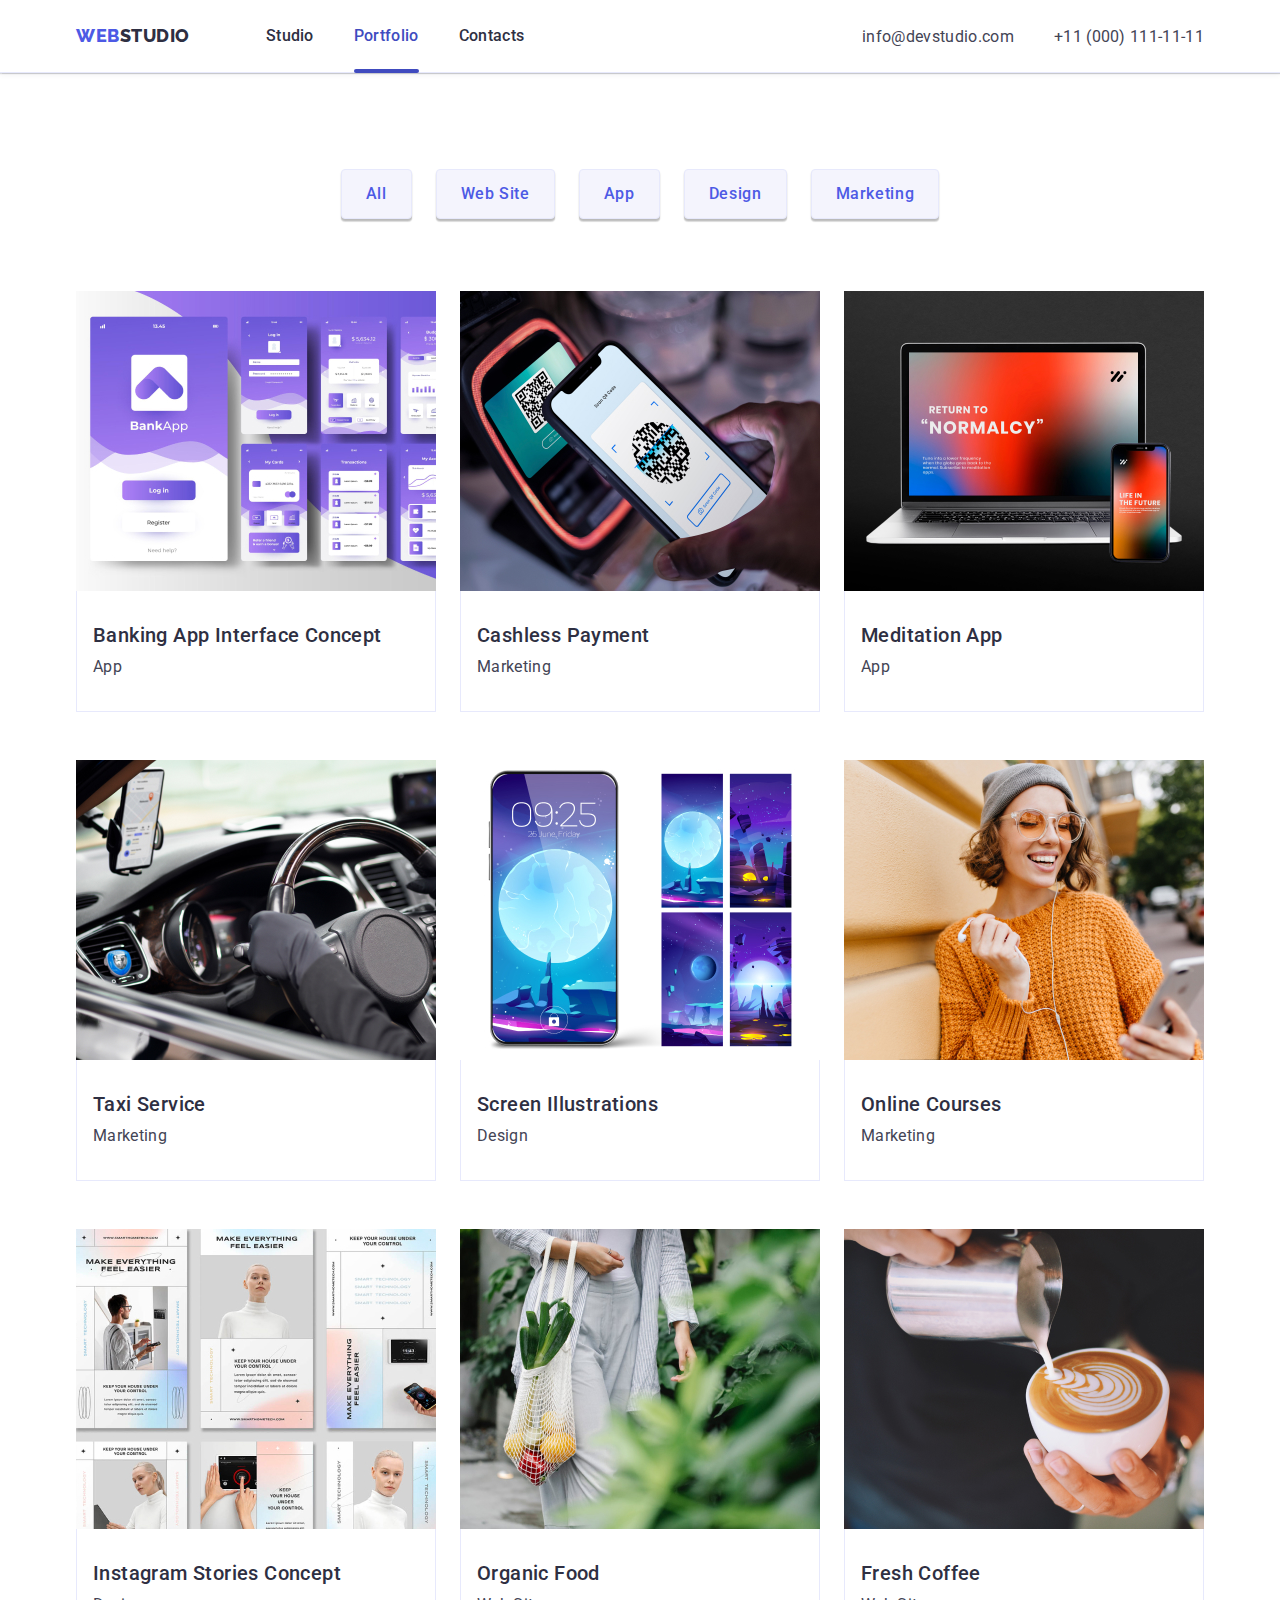
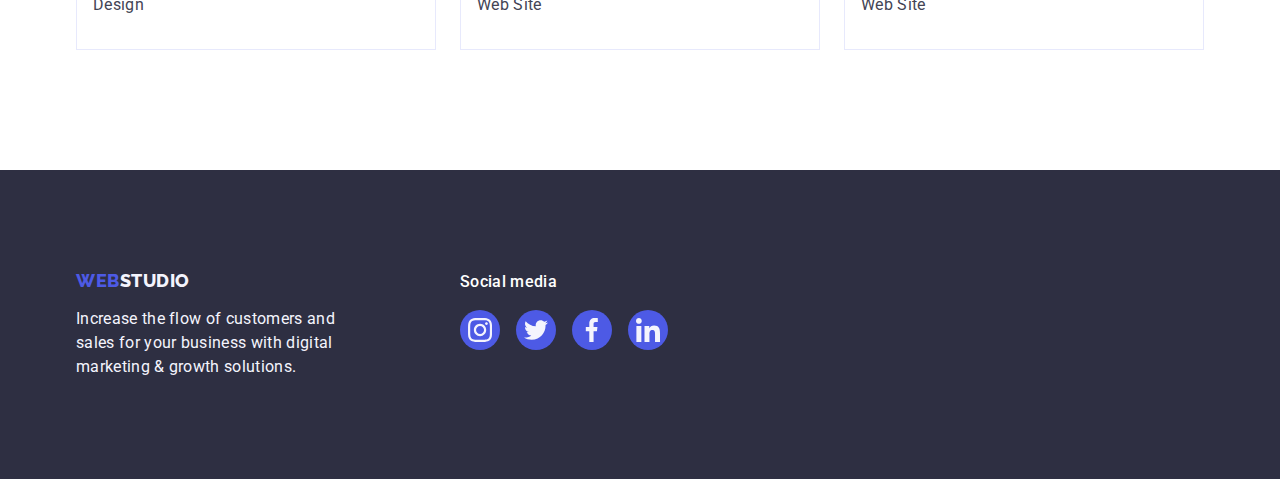
==== portfolio.html @ eeff79fe "d" ====
<!DOCTYPE html>
<html lang="en">
<head>
    <meta charset="UTF-8">
    <meta http-equiv="X-UA-Compatible" content="IE=edge">
    <meta name="viewport" content="width=device-width, initial-scale=1.0">
    <title>portfolio</title>
    <link rel="preconnect" href="https://fonts.googleapis.com">
    <link rel="preconnect" href="https://fonts.gstatic.com" crossorigin>
    <link href="https://fonts.googleapis.com/css2?family=Raleway:wght@800&display=swap" rel="stylesheet">
    <link rel="preconnect" href="https://fonts.googleapis.com">
    <link rel="preconnect" href="https://fonts.gstatic.com" crossorigin>
    <link href="https://fonts.googleapis.com/css2?family=Roboto:wght@400;500;700&display=swap" rel="stylesheet">
    <link rel="stylesheet" href="./css/modern-normalize.min.css">
    <link rel="stylesheet" href="./css/styles.css">
</head>
<body>
    <header class="block-sidebar">
        <div class="wrapper container">
        <nav class="heder-nav">
            <a class="head link" href="./index.html">Web<span class="link-span">Studio</span></a>
            <ul class="list block-sidebar-title">
                <li class="list link">
                    <a class="link styls st-on" href="./index.html">Studio</a>
                </li>
                <li class="list link">
                    <a class="link styls st-tw" href="./portfolio.html">Portfolio</a>
                </li>
                <li class="list link">
                    <a class="link styls st-sri" href="">Contacts</a>
                </li>
            </ul>
        </nav>
        <address class="info-styles">
            <ul class="info list">
                <li>
                    <a class="link inform in-mail" href="mailto:info@devstudio.com">info@devstudio.com</a>
                </li>
                <li>
                    <a class="link inform" href="tel:+110001111111">+11 (000) 111-11-11</a>
                </li>
            </ul>
        </address>
        </div>
    </header>
    <main>
        <section class="lk-img-butt">
            <div class="sect-con  container">
            <h1 class="visually-hidden">advantages</h1>
            <ul class="box-button list">
                <li>
                    <button type="button" class="butt-con">All</button>
                </li>
                <li >
                    <button type="button" class="butt-con">Web Site</button>
                </li>
                <li>
                    <button type="button" class="butt-con">App</button>
                </li>
                <li>
                    <button type="button" class="butt-con">Design</button>
                </li>
                <li>
                    <button type="button" class="butt-con">Marketing</button>
                </li>
            </ul>
            <ul class="box-images-bank list">
                <li class="box-sp">
                    <a class="link lin-show" href="">
                    <div class="ing-wrapper">
                    <img class="blu-box" src="./images/portfolio/section1img1.jpg" alt="images Banking App Interface Concept" width="360">
                    <div class="overlay">
                        <p class="par-text">14 Stylish and User-Friendly App Design Concepts · Task Manager App · Calorie Tracker App · Exotic Fruit Ecommerce App · Cloud Storage App</p>
                    </div>    
                    </div>
                    <div class="border-img">
                        <h2 class="box-bank">Banking App Interface Concept</h2>
                        <p class="box-text">App</p>
                    </div>
                    </a>
                </li>
                <li class="box-sp">
                    <a class="link lin-show" href="">
                    <div class="ing-wrapper">
                    <img class="blu-box" src="./images/portfolio/section1img2.jpg" alt="images Cashless Payment" width="360">
                    <div class="overlay">
                        <p class="par-text">14 Stylish and User-Friendly App Design Concepts · Task Manager App · Calorie Tracker App · Exotic Fruit Ecommerce App · Cloud Storage App</p>
                    </div>
                    </div>
                    <div class="border-img">
                    <h2 class="box-bank">Cashless Payment</h2>
                    <p class="box-text">Marketing</p>
                    </div>
                    </a>
                </li>
                <li class="box-sp">
                    <a class="link lin-show" href="">
                    <div class="ing-wrapper">
                    <img class="blu-box" src="./images/portfolio/section1img3.jpg" alt="images Meditation App" width="360">
                    <div class="overlay">
                        <p class="par-text">14 Stylish and User-Friendly App Design Concepts · Task Manager App · Calorie Tracker App · Exotic Fruit Ecommerce App · Cloud Storage App</p>
                    </div>  
                    </div>
                    <div class="border-img">
                    <h2 class="box-bank">Meditation App</h2>
                    <p class="box-text">App</p>
                    </div>
                    </a>
                </li>
                <li class="box-sp">
                    <a class="link lin-show" href="">
                    <div class="ing-wrapper">
                    <img class="blu-box" src="./images/portfolio/section2img1.jpg" alt="images Taxi Service " width="360">
                    <div class="overlay">
                        <p class="par-text">14 Stylish and User-Friendly App Design Concepts · Task Manager App · Calorie Tracker App · Exotic Fruit Ecommerce App · Cloud Storage App</p>
                    </div>    
                    </div>
                    <div class="border-img">
                    <h2 class="box-bank">Taxi Service</h2>
                    <p class="box-text">Marketing</p>
                    </div>
                    </a>
                </li>
                <li class="box-sp">
                    <a class="link lin-show" href="">
                    <div class="ing-wrapper">
                    <img class="blu-box" src="./images/portfolio/section2img2.jpg" alt="images Screen Illustrations" width="360">
                    <div class="overlay">
                        <p class="par-text">14 Stylish and User-Friendly App Design Concepts · Task Manager App · Calorie Tracker App · Exotic Fruit Ecommerce App · Cloud Storage App</p>
                    </div>
                    </div>
                    <div class="border-img">
                    <h2 class="box-bank">Screen Illustrations</h2>
                    <p class="box-text">Design</p>
                    </div>
                    </a>
                </li>
                <li class="box-sp">
                    <a class="link lin-show" href="">
                    <div class="ing-wrapper">
                    <img class="blu-box" src="./images/portfolio/section2img3.jpg" alt="images Online Courses" width="360">
                    <div class="overlay">
                        <p class="par-text">14 Stylish and User-Friendly App Design Concepts · Task Manager App · Calorie Tracker App · Exotic Fruit Ecommerce App · Cloud Storage App</p>
                    </div>
                    </div>
                    <div class="border-img">
                    <h2 class="box-bank">Online Courses</h2>
                    <p class="box-text">Marketing</p>
                    </div>
                    </a>
                </li>
                <li class="box-sp">
                    <a class="link lin-show" href="">
                    <div class="ing-wrapper">
                    <img class="blu-box" src="./images/portfolio/section3img1.jpg" alt="images Instagram Stories Concept" width="360">
                    <div class="overlay">
                        <p class="par-text">14 Stylish and User-Friendly App Design Concepts · Task Manager App · Calorie Tracker App · Exotic Fruit Ecommerce App · Cloud Storage App</p>
                    </div>
                    </div>
                    <div class="border-img">
                    <h2 class="box-bank">Instagram Stories Concept</h2>
                    <p class="box-text">Design</p>
                    </div>
                    </a>
                </li>
                <li class="box-sp">
                    <a class="link lin-show" href="">
                    <div class="ing-wrapper">
                    <img class="blu-box" src="./images/portfolio/section3img2.jpg" alt="images Organic Food" width="360">
                    <div class="overlay">
                        <p class="par-text">14 Stylish and User-Friendly App Design Concepts · Task Manager App · Calorie Tracker App · Exotic Fruit Ecommerce App · Cloud Storage App</p>
                    </div>    
                    </div>
                    <div class="border-img">
                    <h2 class="box-bank">Organic Food</h2>
                    <p class="box-text">Web Site</p>
                    </div>
                    </a>
                </li>
                <li class="box-sp">
                    <a class="link lin-show" href="">
                    <div class="ing-wrapper">
                    <img class="blu-box" src="./images/portfolio/section3img3.jpg" alt="images Fresh Coffee" width="360">
                    <div class="overlay">
                        <p class="par-text">14 Stylish and User-Friendly App Design Concepts · Task Manager App · Calorie Tracker App · Exotic Fruit Ecommerce App · Cloud Storage App</p>
                    </div>    
                    </div>
                    <div class="border-img">
                    <h2 class="box-bank">Fresh Coffee</h2>
                    <p class="box-text">Web Site</p>
                    </div>
                    </a>
                </li>
            </ul>
            </div>
        </section>
    </main>
    <footer class="foot">
        <div class="foot-cont container">
            <div class="foot-log">
            <a class="footer-link link head" href="./index.html">Web<span class="foot-span">Studio</span></a>
            <p class="footer-text">Increase the flow of customers and sales for your business with digital marketing & growth solutions.</p>
            </div>
            <div class="foot-lin">
            <p class="text-footer">Social media</p>
            <ul class="list symbol-logo-foot">
                <li class="what-icon">
                    <a class="icon-lin-log" href="">
                    <svg class="icn-lin" width="24" height="24" >
                        <use href="./images/icons.svg#icon-instagram"></use>
                    </svg>
                    </a>
                </li>
                <li class="what-icon">
                    <a class="icon-lin-log" href="">
                    <svg class="icn-lin" width="24" height="24" >
                        <use href="./images/icons.svg#icon-twitter"></use>
                    </svg>
                    </a>
                </li>
                <li class="what-icon">
                    <a class="icon-lin-log" href="">
                    <svg class="icn-lin" width="24" height="24" >
                        <use href="./images/icons.svg#icon-facebok"></use>
                    </svg>
                    </a>
                </li>
                <li class="what-icon">
                    <a class="icon-lin-log" href="">
                    <svg class="icn-lin" width="24" height="24" >
                        <use href="./images/icons.svg#icon-in"></use>
                    </svg>
                    </a>
                </li>
            </ul>
            </div>
        </div>
    </footer>
</body>
</html>
---- css/styles.css ----
*,
*::before,
*::after {
    box-sizing: border-box;
}
h1, h2, h3, h4, h5, h6, p {
	margin-top: 0;
	margin-bottom: 0;
    margin-right: 0;
    margin-left: 0;
	padding-left: 0;
    padding-bottom: 0;
    padding-right: 0;
}
ul{
    margin: 0 0 0 0;
    padding: 0 0 0 0;
}
img{
    display: block;
    max-width: 100%;
    height: auto;
}
:root{
    --pr-fill-color:#f4f4fd;
    --prm-link-button-color:rgba(231, 233, 252, 0.4);
    --active-link-box-color: hsl(235, 50%, 50%, 0.67);
    --pr-hov-color:#31d0aa;
    --prm-link-color:#8e8f99;
    --primary-title-color: #434455;
    --primary-white-color: #FFFFFF;
    --primary-accent-color: #2e2f42;
    --secondary-accent-color: #4d5ae5;
    --active-link-color: #404bbf;
    --primary-fon-color: #F4F4FD;
    --primary-border-color: #e7e9fc;
}
.visually-hidden {
    position: absolute;
    width: 1px;
    height: 1px;
    margin: -1px;
    border: 0;
    padding: 0;
    
    white-space: nowrap;
    clip-path: inset(100%);
    clip: rect(0 0 0 0);
    overflow: hidden;
}
body{
    font-family: 'Roboto', sans-serif;
    line-height: 24px;
    font-size: 16px;
    color: var(--primary-title-color);
    background-color: var(--primary-white-color);
}
/* block navigation */
.wrapper{
    display: flex;
}
.container{
    width: 1158px;
    margin: 0 auto;
    padding: 0 15px;
}
.link-span{
    color: var(--primary-accent-color);
    text-transform: uppercase;
}
.head{
    margin-right: 76px;
    font-family: "Raleway", sans-serif;
    color: var(--secondary-accent-color);
    font-weight: 800;
    font-size: 18px;
    line-height: 1.17;
    letter-spacing: 0.03em;
    text-transform: uppercase;
}
.block-sidebar{
    border-bottom: 1px solid var(--primary-border-color);
    box-shadow: 2px 1px rgba(46, 47, 66, 0.08), 0px 1px 1px rgba(46, 47, 66, 0.16), 0px 1px 6px rgba(46, 47, 66, 0.08);
}
.heder-nav, .info-styles{
    display: flex;
    align-items: center;
}
.block-sidebar-title{
    display: flex;
    gap: 40px;
}
.info{
    display: flex;
    gap: 40px;
}
.link{
    text-decoration: none;
}
.styls{
    display: block;
    padding: 24px 0;
    font-weight: 500;
    font-size: 16px;
    line-height: 1.5;
    letter-spacing: 0.02em;
    color: var(--primary-accent-color);
    position: relative;
    transition: color 250ms cubic-bezier(0.4, 0, 0.2, 1);
}
.styls:hover, .styls:focus{
    color: var(--active-link-color);
}
.st-one{
    color: var(--active-link-color);
}
.st-tw{
    color: var(--active-link-color);
}
.st-one::after{
    content: '';
    position: absolute;
    width: 100%;
    left: 0;
    bottom: -1px;
    height: 4px;
    background-color: var(--active-link-color);
    border-radius: 2px;

}
.st-tw::after{
    content: '';
    position: absolute;
    width: 100%;
    left: 0;
    bottom: -1px;
    height: 4px;
    background-color: var(--active-link-color);
    border-radius: 2px;
}
.info-styles{
    font-style: normal;
    margin-left: auto;
}

.inform{
    font-size: 16px;
    font-weight: 400;
    line-height: 24px;
    letter-spacing: 0.02em;
    color: var(--primary-title-color);
    transition: color 250ms cubic-bezier(0.4, 0, 0.2, 1);
} 
.inform:hover, .inform:focus{
    color: var(--active-link-color);
}

/* header block */
.title{
    padding: 188px 0;
    max-width: 1440px;
    margin: 0 auto;
    background-color: var(--primary-accent-color);
    background-image: linear-gradient(rgba(46, 47, 66, 0.7), rgba(46, 47, 66, 0.7)), url(../images/img-name.jpeg);
    background-repeat: no-repeat;
    background-position: center;
    background-size: cover;
    border: 1px solid #000000;
    box-shadow: 4px 4px 4px 1px rgba(0, 0, 0, 0.25);  
}
.head-titl{
    margin: 0 auto;
    margin-bottom: 48px;
    text-align: center;
    max-width: 496px;
    font-size: 56px;
    line-height: 1.07;
    letter-spacing: 0.02em;
    color: var(--primary-white-color);
}

.title-button{
    display: block;
    margin: 0 auto;
    min-width: 169px;
    height: 56px;
    border: none;
    cursor: pointer;
    border-radius: 4px;
    background-color: var(--secondary-accent-color);
    font-family: "Roboto", sans-serif;
    font-weight: 500;
    font-size: 16px;
    line-height: 1.5;
    letter-spacing: 0.04em;
    color: var(--primary-white-color);
    transition: background-color 250ms cubic-bezier(0.4, 0, 0.2, 1);
}
.title-button:hover, .title-button:focus{
    background-color: var(--active-link-color);
    cursor: pointer;
}


/* section advantages */
.sprit-icon{
    display: flex;
    gap: 24px;
    justify-content: center;
    align-items: center;
}
.container-icon{
    display: flex;
    align-items: center;
    justify-content: center;
    height: 112px;
    background-color: var(--primary-fon-color);
    border-radius: 4px;
    margin-bottom: 8px;
    padding: 24px 100px;
}
.icon-antenna{
    color: #434455;
    fill: #4d5ae5;
    stroke: #4d5ae5;
    

}
.list{
    list-style: none;
}
.content-advantages{
    padding: 120px 0;
}
.advantages{
    display: flex;
    gap: 24px;
}
.advantages-content{
    width: calc((100% - 72px) / 4);
}
.advan-header{
    margin-bottom: 8px;
    font-weight: 500;
    font-size: 20px;
    line-height: 1.2;
    letter-spacing: 0.02em;
    color: var(--primary-accent-color);
}
.advantages-text{
    font-size: 16px;
    line-height: 1.5;
    letter-spacing: 0.02em;
    color: var(--primary-title-color);
}

/* images block */
.images-block{
    padding-bottom: 120px; 
}
.what-are{
    margin-bottom: 72px;
    font-size: 36px;
    line-height: 1.11;
    text-align: center;
    letter-spacing: 0.02em;
    text-transform: capitalize;
    color: var(--primary-accent-color);
}
.what-are-images{
    display: flex;
    gap: 24px;
}
/* team block */
.team{
    padding: 120px 0;
    background-color: var(--primary-fon-color);
}
.team-images{
    display: flex;
    gap: 24px;
}
.team-images-block{
    width: calc((100% - 72px) / 4);
    box-shadow: 0px 1px 6px rgba(46, 47, 66, 0.08), 0px 1px 1px rgba(46, 47, 66, 0.16), 0px 2px 1px rgba(46, 47, 66, 0.08);
    border-radius: 0px 0px 4px 4px;
    background-color: var(--primary-white-color);
}
.tm-text{
    padding: 32px 0;
}
.icn-li{
    fill: var(--pr-fill-color);
}
.symbol-icon{
    width: 40px;
    height: 40px;
}
.icon-link-logo{
    width: 100%;
    height: 100%;
    background-color: var(--secondary-accent-color);
    border-radius: 50%;
    display: flex;
    align-items: center;
    justify-content: center;
    transition: background-color 250ms cubic-bezier(0.4, 0, 0.2, 1);
}
.icon-link-logo:hover, .icon-link-logo:focus{
    background-color: var(--active-link-color);
    box-shadow: 4px 4px 4px 1px rgba(0, 0, 0, 0.25);
}
.team-name{
    text-align: center;
    margin-bottom: 8px;
}
.team-text{
    text-align: center;
    margin-bottom: 8px;
}
.symbol-logo{
    display: flex;
    gap: 24px;
    justify-content: center;
    margin-bottom: 32px;
}
/* section customers*/
.customers{
    padding: 120px 0;
}
.cust{
    display: flex;
    gap: 24px;
}
.titl-cust{
    width: calc((100% - 120px) / 6);
    height: 88px;
}
.icon-cust{
    width: 100%;
    height: 100%;
    border: 1px solid #8e8f99;
    border-radius: 4px;
    display: flex;
    align-items: center;
    justify-content: center;
    color: var(--prm-link-color);
    transition: border-color 250ms cubic-bezier(0.4, 0, 0.2, 1), color 250ms cubic-bezier(0.4, 0, 0.2, 1); 
    
}
.icon-cust:hover, .icon-cust:focus{
    border-color: var(--active-link-color);
    color: var(--active-link-color);
}
.icon-mein:hover, .icon-mein:focus{
    stroke: var(--active-link-color);
    color: var(--active-link-color);
}
.icon-mein{
    fill: currentColor;
    transition: border-color 250ms cubic-bezier(0.4, 0, 0.2, 1), color 250ms cubic-bezier(0.4, 0, 0.2, 1);
    
}
/* footer-seting */
.foot{
    padding: 100px 0;
    background-color: var(--primary-accent-color);
}
.foot-cont{
    display: flex;
    align-items: baseline;
}
.foot-log{
    margin-right: 120px;
}
.foot-span{
    color: var(--primary-fon-color);
}
.footer-link{
    display: inline-block;
    margin-bottom: 16px;
}
.footer-text{
    max-width: 264px;
    line-height: 1.5;
    color: var(--primary-fon-color);
    letter-spacing: 0.02em;
}
.text-footer{
    font-weight: 500;
    font-size: 16px;
    line-height: 1.5;
    letter-spacing: 0.02em;
    color: var(--primary-white-color);
    margin-bottom: 16px;

}
.symbol-logo-foot{
    display: flex;
    gap: 16px;
}

.icon-lin-log{
    width: 100%;
    height: 100%;
    background-color: var(--secondary-accent-color);
    border-radius: 50%;
    display: flex;
    align-items: center;
    justify-content: center;
    transition: background-color 250ms cubic-bezier(0.4, 0, 0.2, 1);
}
.icon-lin-log{
    background-color: #4d5ae5;
    border-radius: 50%;
    width: 40px;
    height: 40px;
    color: var(--pr-fill-color);
}
.icon-lin-log:hover, .icon-lin-log:focus{
    background-color: #31d0aa;
    border-radius: 50%;
    box-shadow: 4px 4px 4px 1px rgba(0, 0, 0, 0.25);
    color: var(--pr-fill-color);
}
.icn-lin{
    fill: currentColor;
}

/* Portfolio */
.lk-img-butt{
    padding: 96px 0 120px 0;
}
.box-button{
    display: flex;
    justify-content: center;
    gap: 24px;
    margin-bottom: 72px
}
.butt-con{
    padding: 12px 24px;
    border: 1px solid var(--primary-border-color);
    border-radius: 4px;
    font-family: "Roboto", sans-serif;
    font-weight: 500;
    font-size: 16px;
    line-height: 1.5;
    letter-spacing: 0.04em;
    color: var(--secondary-accent-color);
    background-color: var(--primary-fon-color);
    box-shadow: 0px 3px 1px rgba(0, 0, 0, 0.1), 0px 2px 1px rgba(0, 0, 0, 0.08), 0px 2px 2px rgba(0, 0, 0, 0.12);
    transition: color 250ms cubic-bezier(0.4, 0, 0.2, 1), background-color 250ms cubic-bezier(0.4, 0, 0.2, 1), border-color 250ms cubic-bezier(0.4, 0, 0.2, 1), box-shadow 250ms cubic-bezier(0.4, 0, 0.2, 1);
}
.butt-con:hover, .butt-con:focus{
    border: 1px solid transparent;
    color: var(--primary-white-color);
    background-color: var(--active-link-color);
    cursor: pointer;
    box-shadow: 0px 3px 1px rgba(0, 0, 0, 0.1), 0px 2px 1px rgba(0, 0, 0, 0.08), 0px 2px 2px rgba(0, 0, 0, 0.12); 
    transition: color 250ms cubic-bezier(0.4, 0, 0.2, 1), background-color 250ms cubic-bezier(0.4, 0, 0.2, 1), border-color 250ms cubic-bezier(0.4, 0, 0.2, 1), box-shadow 250ms cubic-bezier(0.4, 0, 0.2, 1);
}
.lin-show{
    display: block;
    transition: box-shadow 250ms cubic-bezier(0.4, 0, 0.2, 1);
}
.lin-show:hover{
    box-shadow: 0px 1px 6px rgba(46, 47, 66, 0.08), 0px 1px 1px rgba(46, 47, 66, 0.16), 0px 2px 1px rgba(46, 47, 66, 0.08);
}
.lin-show:hover .par-text{
    transform: translateY(0%);
}
/* block img grop */
.wrapper{
    display: flex;
    align-items: baseline;
}
/* overlay */
.overlay{
    position: absolute;
    top: 0;
    left: 0;
    width: 100%;
    height: 100%;
    transform: translateY(100%);
    background-color: var(--active-link-box-color);
    border-radius: 2px;
    transition: transform 250ms cubic-bezier(0.4, 0, 0.2, 1); 
}
.ing-wrapper:hover .overlay{
    transform: translateY(0);
} 
.par-text{
    position: absolute;
    top: 0;
    font-size: 16px;
    line-height: 1.5;
    letter-spacing: 0.02em;
    color: var(--primary-fon-color);
    padding: 40px 32px;
    background-color: var(--secondary-accent-color);
    height: 100%;
    width: 100%;
    transform: translateY(100%);
    transition: transform 250ms cubic-bezier(0.4, 0, 0.2, 1);
}
.ing-wrapper{
    position: relative;
    overflow: hidden;
}
.box-sp{
    width: calc((100% - 48px) / 3);
    transition-duration: 250ms;
    transition-timing-function: ease-in-out;
    transition-delay: cubic-bezier(0.4, 0, 0.2, 1);
}
.box-sp:hover, .box-sp:focus{
    background-image: linear-gradient(
    rgba(43, 51, 199, 0.7),
    rgba(40, 48, 206, 0.7)
) url(../images/portfolio/section1img1.jpg);
    box-shadow: 4px 4px 4px 1px rgba(0, 0, 0, 0.25);
}
.blu-box{
    transition-duration: 250ms;
    transition-timing-function: ease-in-out;
    transition-delay: cubic-bezier(0.4, 0, 0.2, 1);
}
.blu-box:hover, .blu-box:focus{
    background-image: linear-gradient(
        rgba(43, 51, 199, 0.7),
        rgba(40, 48, 206, 0.7)
    ) url(../images/portfolio/section1img1.jpg);
    transition-duration: 250ms;
    transition-timing-function: ease-in-out;
    transition-delay: cubic-bezier(0.4, 0, 0.2, 1);
    
}
.box-images-bank{
    display: flex;
    flex-wrap: wrap;
    gap: 24px;
    row-gap: 48px;
}
.box-bank{
    margin-bottom: 8px;
    font-weight: 500;
    font-size: 20px;
    line-height: 1.2;
    letter-spacing: 0.02em;
    color: var(--primary-accent-color);
}
.box-text{
    font-size: 16px;
    line-height: 1.5;
    letter-spacing: 0.02em;
    color: var(--primary-title-color);
}
.border-img{
    padding: 32px 16px;
    border: 1px solid var(--primary-border-color);
    border-top: none;
}

/* modal window */
.backdrop {
    position: fixed;
    top: 0;
    left: 0;
    width: 100%;
    height: 100%;
    background-color: rgba(46, 47, 66, 0.4);
    transition: opacity 250ms cubic-bezier(0.4, 0, 0.2, 1), visibility 250ms cubic-bezier(0.4, 0, 0.2, 1);
}
.backdrop .is-hidden{
    display: none;
}
.modal {
    position: absolute;
    top: 50%;
    left: 50%;
    transform: translate(-50%, -50%) scale(1);
    width: 408px;
    min-height: 584px;
    background-color: #fcfcfc;
    box-shadow: 0px 1px 1px rgba(0, 0, 0, 0.14), 0px 1px 3px rgba(0, 0, 0, 0.12), 0px 2px 1px rgba(0, 0, 0, 0.2);
    border-radius: 4px;
    transition: transform 250ms cubic-bezier(0.4, 0, 0.2, 1);
}
.icon-close{
    fill: currentColor;
}
.icon-close-black{
    position: absolute;
    top: 7px;
    left: 7px;
    fill: currentColor;
    transition: fill 250ms cubic-bezier(0.4, 0, 0.2, 1); 
}
.modal-butt{
    position: absolute;
    align-items: center;
    top: 24px;
    right: 24px;
    width: 24px;
    height: 24px;
    color: #000000;
    border-radius: 50%;
    display: flex;
    justify-content: center; 
    background-color: var(--primary-border-color);
    border: 1px solid rgba(0, 0, 0, 0.1);
    padding: 0;
    cursor: pointer;
    transition: background-color 250ms cubic-bezier(0.4, 0, 0.2, 1), border 250ms cubic-bezier(0.4, 0, 0.2, 1);
}
.modal-butt:hover, .modal-butt:focus{
    background-color: var(--active-link-color);
    border: none;
    color: #FFFFFF;
}
.is-hidden{
    opacity: 0;
    visibility: hidden;
    pointer-events: none;
}
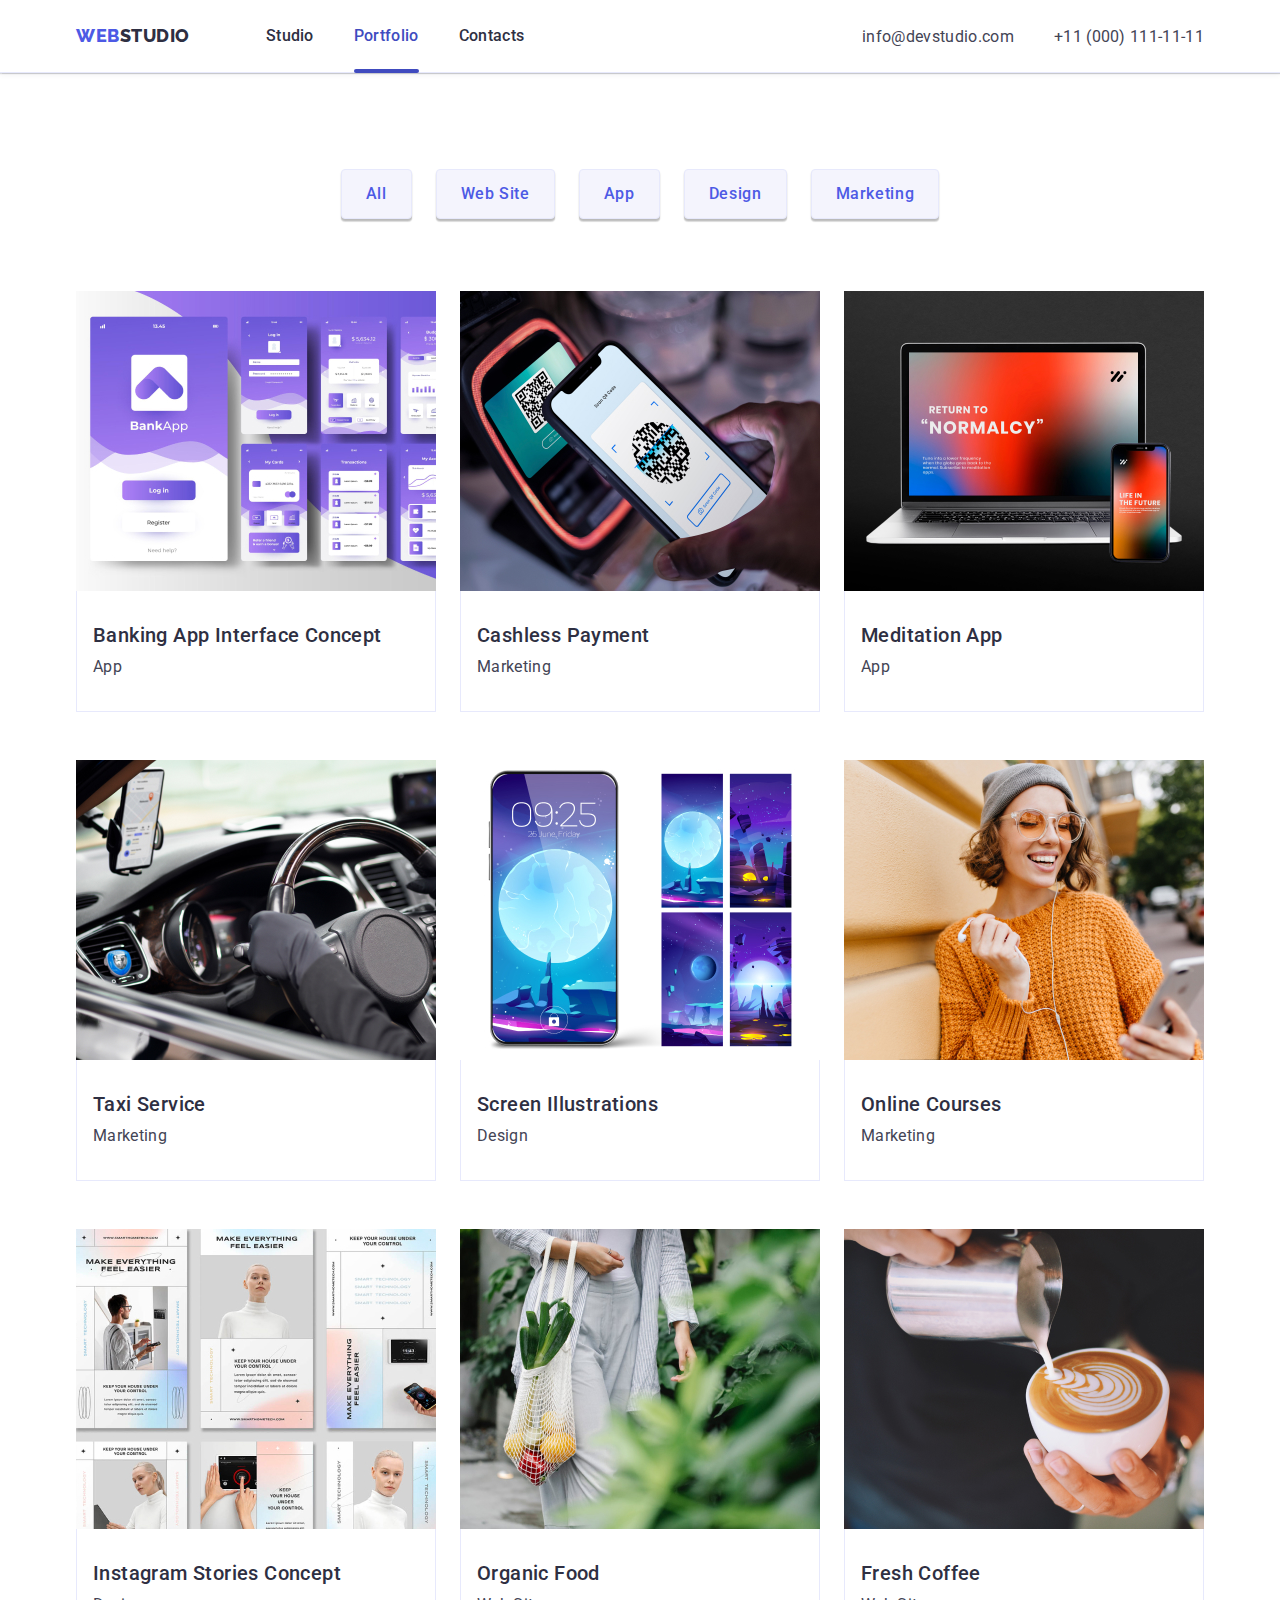
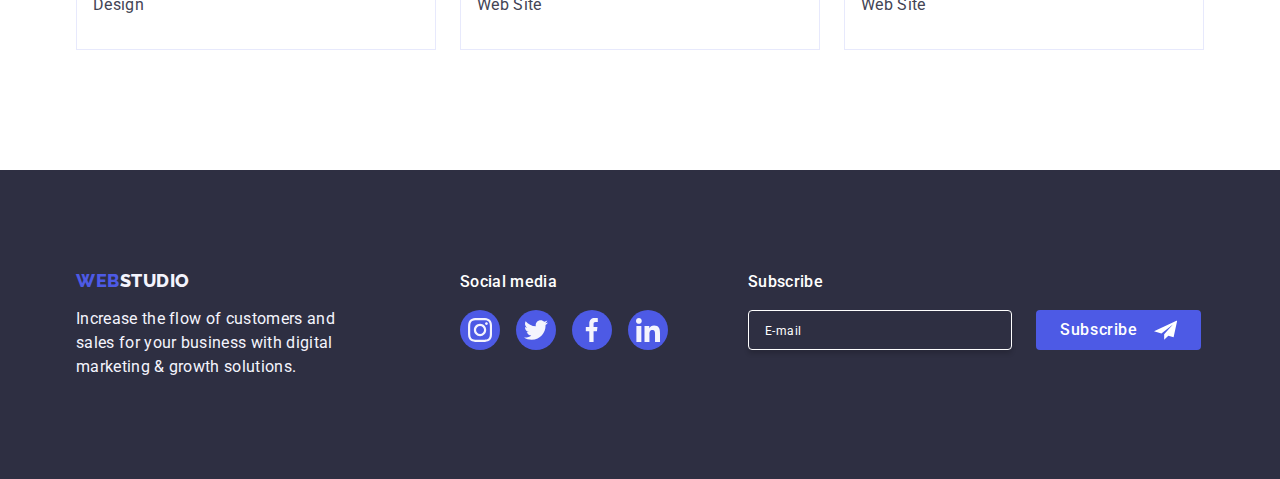
==== commit 033ca196: "hom5" ====
--- a/portfolio.html
+++ b/portfolio.html
@@ -69,10 +69,8 @@
                     <a class="link lin-show" href="">
                     <div class="ing-wrapper">
                     <img class="blu-box" src="./images/portfolio/section1img1.jpg" alt="images Banking App Interface Concept" width="360">
-                    <div class="overlay">
                         <p class="par-text">14 Stylish and User-Friendly App Design Concepts · Task Manager App · Calorie Tracker App · Exotic Fruit Ecommerce App · Cloud Storage App</p>
                     </div>    
-                    </div>
                     <div class="border-img">
                         <h2 class="box-bank">Banking App Interface Concept</h2>
                         <p class="box-text">App</p>
@@ -83,9 +81,7 @@
                     <a class="link lin-show" href="">
                     <div class="ing-wrapper">
                     <img class="blu-box" src="./images/portfolio/section1img2.jpg" alt="images Cashless Payment" width="360">
-                    <div class="overlay">
-                        <p class="par-text">14 Stylish and User-Friendly App Design Concepts · Task Manager App · Calorie Tracker App · Exotic Fruit Ecommerce App · Cloud Storage App</p>
-                    </div>
+                        <p class="par-text">14 Stylish and User-Friendly App Design Concepts · Task Manager App · Calorie Tracker App · Exotic Fruit Ecommerce App · Cloud Storage App</p>
                     </div>
                     <div class="border-img">
                     <h2 class="box-bank">Cashless Payment</h2>
@@ -97,10 +93,8 @@
                     <a class="link lin-show" href="">
                     <div class="ing-wrapper">
                     <img class="blu-box" src="./images/portfolio/section1img3.jpg" alt="images Meditation App" width="360">
-                    <div class="overlay">
                         <p class="par-text">14 Stylish and User-Friendly App Design Concepts · Task Manager App · Calorie Tracker App · Exotic Fruit Ecommerce App · Cloud Storage App</p>
                     </div>  
-                    </div>
                     <div class="border-img">
                     <h2 class="box-bank">Meditation App</h2>
                     <p class="box-text">App</p>
@@ -111,10 +105,8 @@
                     <a class="link lin-show" href="">
                     <div class="ing-wrapper">
                     <img class="blu-box" src="./images/portfolio/section2img1.jpg" alt="images Taxi Service " width="360">
-                    <div class="overlay">
                         <p class="par-text">14 Stylish and User-Friendly App Design Concepts · Task Manager App · Calorie Tracker App · Exotic Fruit Ecommerce App · Cloud Storage App</p>
                     </div>    
-                    </div>
                     <div class="border-img">
                     <h2 class="box-bank">Taxi Service</h2>
                     <p class="box-text">Marketing</p>
@@ -125,9 +117,7 @@
                     <a class="link lin-show" href="">
                     <div class="ing-wrapper">
                     <img class="blu-box" src="./images/portfolio/section2img2.jpg" alt="images Screen Illustrations" width="360">
-                    <div class="overlay">
-                        <p class="par-text">14 Stylish and User-Friendly App Design Concepts · Task Manager App · Calorie Tracker App · Exotic Fruit Ecommerce App · Cloud Storage App</p>
-                    </div>
+                        <p class="par-text">14 Stylish and User-Friendly App Design Concepts · Task Manager App · Calorie Tracker App · Exotic Fruit Ecommerce App · Cloud Storage App</p>
                     </div>
                     <div class="border-img">
                     <h2 class="box-bank">Screen Illustrations</h2>
@@ -139,9 +129,7 @@
                     <a class="link lin-show" href="">
                     <div class="ing-wrapper">
                     <img class="blu-box" src="./images/portfolio/section2img3.jpg" alt="images Online Courses" width="360">
-                    <div class="overlay">
-                        <p class="par-text">14 Stylish and User-Friendly App Design Concepts · Task Manager App · Calorie Tracker App · Exotic Fruit Ecommerce App · Cloud Storage App</p>
-                    </div>
+                        <p class="par-text">14 Stylish and User-Friendly App Design Concepts · Task Manager App · Calorie Tracker App · Exotic Fruit Ecommerce App · Cloud Storage App</p>
                     </div>
                     <div class="border-img">
                     <h2 class="box-bank">Online Courses</h2>
@@ -153,9 +141,7 @@
                     <a class="link lin-show" href="">
                     <div class="ing-wrapper">
                     <img class="blu-box" src="./images/portfolio/section3img1.jpg" alt="images Instagram Stories Concept" width="360">
-                    <div class="overlay">
-                        <p class="par-text">14 Stylish and User-Friendly App Design Concepts · Task Manager App · Calorie Tracker App · Exotic Fruit Ecommerce App · Cloud Storage App</p>
-                    </div>
+                        <p class="par-text">14 Stylish and User-Friendly App Design Concepts · Task Manager App · Calorie Tracker App · Exotic Fruit Ecommerce App · Cloud Storage App</p>
                     </div>
                     <div class="border-img">
                     <h2 class="box-bank">Instagram Stories Concept</h2>
@@ -167,9 +153,7 @@
                     <a class="link lin-show" href="">
                     <div class="ing-wrapper">
                     <img class="blu-box" src="./images/portfolio/section3img2.jpg" alt="images Organic Food" width="360">
-                    <div class="overlay">
-                        <p class="par-text">14 Stylish and User-Friendly App Design Concepts · Task Manager App · Calorie Tracker App · Exotic Fruit Ecommerce App · Cloud Storage App</p>
-                    </div>    
+                        <p class="par-text">14 Stylish and User-Friendly App Design Concepts · Task Manager App · Calorie Tracker App · Exotic Fruit Ecommerce App · Cloud Storage App</p>   
                     </div>
                     <div class="border-img">
                     <h2 class="box-bank">Organic Food</h2>
@@ -181,9 +165,7 @@
                     <a class="link lin-show" href="">
                     <div class="ing-wrapper">
                     <img class="blu-box" src="./images/portfolio/section3img3.jpg" alt="images Fresh Coffee" width="360">
-                    <div class="overlay">
-                        <p class="par-text">14 Stylish and User-Friendly App Design Concepts · Task Manager App · Calorie Tracker App · Exotic Fruit Ecommerce App · Cloud Storage App</p>
-                    </div>    
+                        <p class="par-text">14 Stylish and User-Friendly App Design Concepts · Task Manager App · Calorie Tracker App · Exotic Fruit Ecommerce App · Cloud Storage App</p>    
                     </div>
                     <div class="border-img">
                     <h2 class="box-bank">Fresh Coffee</h2>
@@ -234,6 +216,27 @@
                 </li>
             </ul>
             </div>
+            <div class="foot-send">
+                <p class="text-futer">Subscribe</p>
+                <ul class="ema-fut-but list">
+                    <li>
+                        <input
+                        class="form-email"
+                        type="email"
+                        name="maill"
+                        placeholder="E-mail"
+                            />
+                    </li>
+                    <li>
+                        <button class="sub-butt" type="submit">
+                            Subscribe
+                            <svg class="icon-send" width="24" height="24" >
+                                <use href="./images/icons.svg#icon-telegram"></use>
+                            </svg>
+                        </button>
+                    </li>
+                </ul>
+            </div>
         </div>
     </footer>
 </body>
--- a/css/styles.css
+++ b/css/styles.css
@@ -373,6 +373,9 @@
 .foot-log{
     margin-right: 120px;
 }
+.foot-lin{
+    margin-right: 80px;
+}
 .foot-span{
     color: var(--primary-fon-color);
 }
@@ -426,6 +429,57 @@
 .icn-lin{
     fill: currentColor;
 }
+.ema-fut-but{
+    display: flex;
+    gap: 24px;
+}
+.text-futer {
+    font-weight: 500;
+    font-size: 16px;
+    line-height: 1.5;
+    letter-spacing: 0.02em;
+    color: var(--primary-white-color);
+    margin-bottom: 16px;
+}
+.form-email {
+    width: 264px;
+    height: 40px;
+    background-color: transparent;
+    border-radius: 4px;
+    border: 1px solid var(--white, #FFF);
+    box-shadow: 0px 4px 4px 0px rgba(0, 0, 0, 0.15);
+    padding-left: 16px;
+    text-align: start;
+    color: #F4F4FD;
+}
+.form-email::placeholder{
+    color: var(--white, #FFF);
+    font-size: 12px;
+    font-family: Roboto;
+    font-style: normal;
+    font-weight: 400;
+    line-height: 24px;
+    letter-spacing: 0.48px;
+}
+.sub-butt{
+    color: var(--white, #FFF);
+    text-align: center;
+    font-size: 16px;
+    font-family: Roboto;
+    font-style: normal;
+    font-weight: 500;
+    line-height: 24px;
+    letter-spacing: 0.64px;
+    width: 165px;
+    height: 40px;
+    border: none;
+    border-radius: 4px;
+    background-color: var(--secondary-accent-color);
+    display: flex;
+    gap: 16px;
+    padding: 8px 24px;
+}
+
 
 /* Portfolio */
 .lk-img-butt{
@@ -462,10 +516,12 @@
 .lin-show{
     display: block;
     transition: box-shadow 250ms cubic-bezier(0.4, 0, 0.2, 1);
+    transform: translateY(0);
 }
 .lin-show:hover{
     box-shadow: 0px 1px 6px rgba(46, 47, 66, 0.08), 0px 1px 1px rgba(46, 47, 66, 0.16), 0px 2px 1px rgba(46, 47, 66, 0.08);
 }
+.lin-show:hover .par-text,
 .lin-show:hover .par-text{
     transform: translateY(0%);
 }
@@ -474,21 +530,7 @@
     display: flex;
     align-items: baseline;
 }
-/* overlay */
-.overlay{
-    position: absolute;
-    top: 0;
-    left: 0;
-    width: 100%;
-    height: 100%;
-    transform: translateY(100%);
-    background-color: var(--active-link-box-color);
-    border-radius: 2px;
-    transition: transform 250ms cubic-bezier(0.4, 0, 0.2, 1); 
-}
-.ing-wrapper:hover .overlay{
-    transform: translateY(0);
-} 
+
 .par-text{
     position: absolute;
     top: 0;
@@ -623,3 +665,125 @@
     visibility: hidden;
     pointer-events: none;
 }
+/* form modal */
+.mod-header {
+    display: block;
+    font-size: 16px;
+    font-family: Roboto;
+    font-style: normal;
+    font-weight: 500;
+    line-height: 24px;
+    letter-spacing: 0.32px;
+    color: #2E2F42;
+    text-align: center;
+    margin-top: 72px;
+}
+.modal-form {
+    margin: 16px 24px 24px 24px;
+}
+
+.form-mod{
+    position: relative;
+    color: #8E8F99;
+    font-size: 12px;
+    font-family: Roboto;
+    font-style: normal;
+    font-weight: 400;
+    line-height: 14px;
+    letter-spacing: 0.48px;
+}
+.form-input {
+    width: 100%;
+    height: 40px;
+    border-radius: 4px;
+    border: 1px solid var(--navyblue-modal, rgba(46, 47, 66, 0.40));
+    padding: 11px 38px;
+    font-size: 18px;
+    margin-bottom: 8px;
+    outline: transparent;
+    transition: border 250ms cubic-bezier(0.4, 0, 0.2, 1), border 250ms cubic-bezier(0.4, 0, 0.2, 1);
+}
+.form-input:focus{
+    border: 1px solid var(--iris, #4D5AE5);
+}
+.form-input:focus + .icon-form-mod{
+    fill: #4D5AE5;
+}
+.text-input{
+    width: 100%;
+    height: 120px;
+    padding: 8px 16px;
+    outline: transparent;
+    border-radius: 4px;
+    border: 1px solid var(--navyblue-modal, rgba(46, 47, 66, 0.40));
+}
+.text-input:focus{
+    border: 1px solid var(--iris, #4D5AE5);
+}
+.check-input{
+    width: 16px;
+    height: 16px;
+    margin-top: 16px;
+    border-radius: 2px;
+    border: 1px solid var(--navyblue-modal, rgba(46, 47, 66, 0.40));
+
+}
+.accept{
+    color: #8E8F99;
+    font-size: 12px;
+    font-family: Roboto;
+    font-style: normal;
+    font-weight: 400;
+    line-height: 14px;
+    letter-spacing: 0.48px;
+    margin-top: 16px;
+}
+.accet{
+    color: var(--secondary-accent-color);
+    text-decoration: underline;
+}
+.boton-check{
+    display: flex;
+    gap: 8px;
+    align-items: center;
+}
+.but-form{
+    border: none;
+    width: 43%;
+    margin-left: 95px;
+    color: var(--white, #FFF);
+    text-align: center;
+    font-size: 16px;
+    font-family: Roboto;
+    font-style: normal;
+    font-weight: 500;
+    line-height: 24px;
+    letter-spacing: 0.64px;
+    margin-top: 24px;
+    padding: 16px 32px;
+    border-radius: 4px;
+    background: var(--secondary-accent-color);
+    box-shadow: 0px 4px 4px 0px rgba(0, 0, 0, 0.15);
+}
+.form-chechbox{
+    display: flex;
+    align-items: center;
+    justify-content: center;
+    width: 16px;
+    height: 16px;
+    border-radius: 2px;
+    border: 1px solid var(--ocean, #404BBF);
+}
+.boton-check:checked + .form-chechbox{
+    border-radius: 2px;
+    border: 1px solid var(--ocean, #404BBF);
+}
+.icon-click-mod{
+    opacity: 0;
+}
+.icon-form-mod{
+    position: absolute;
+    top: 29px;
+    left: 16px;
+    fill: #2E2F42;
+}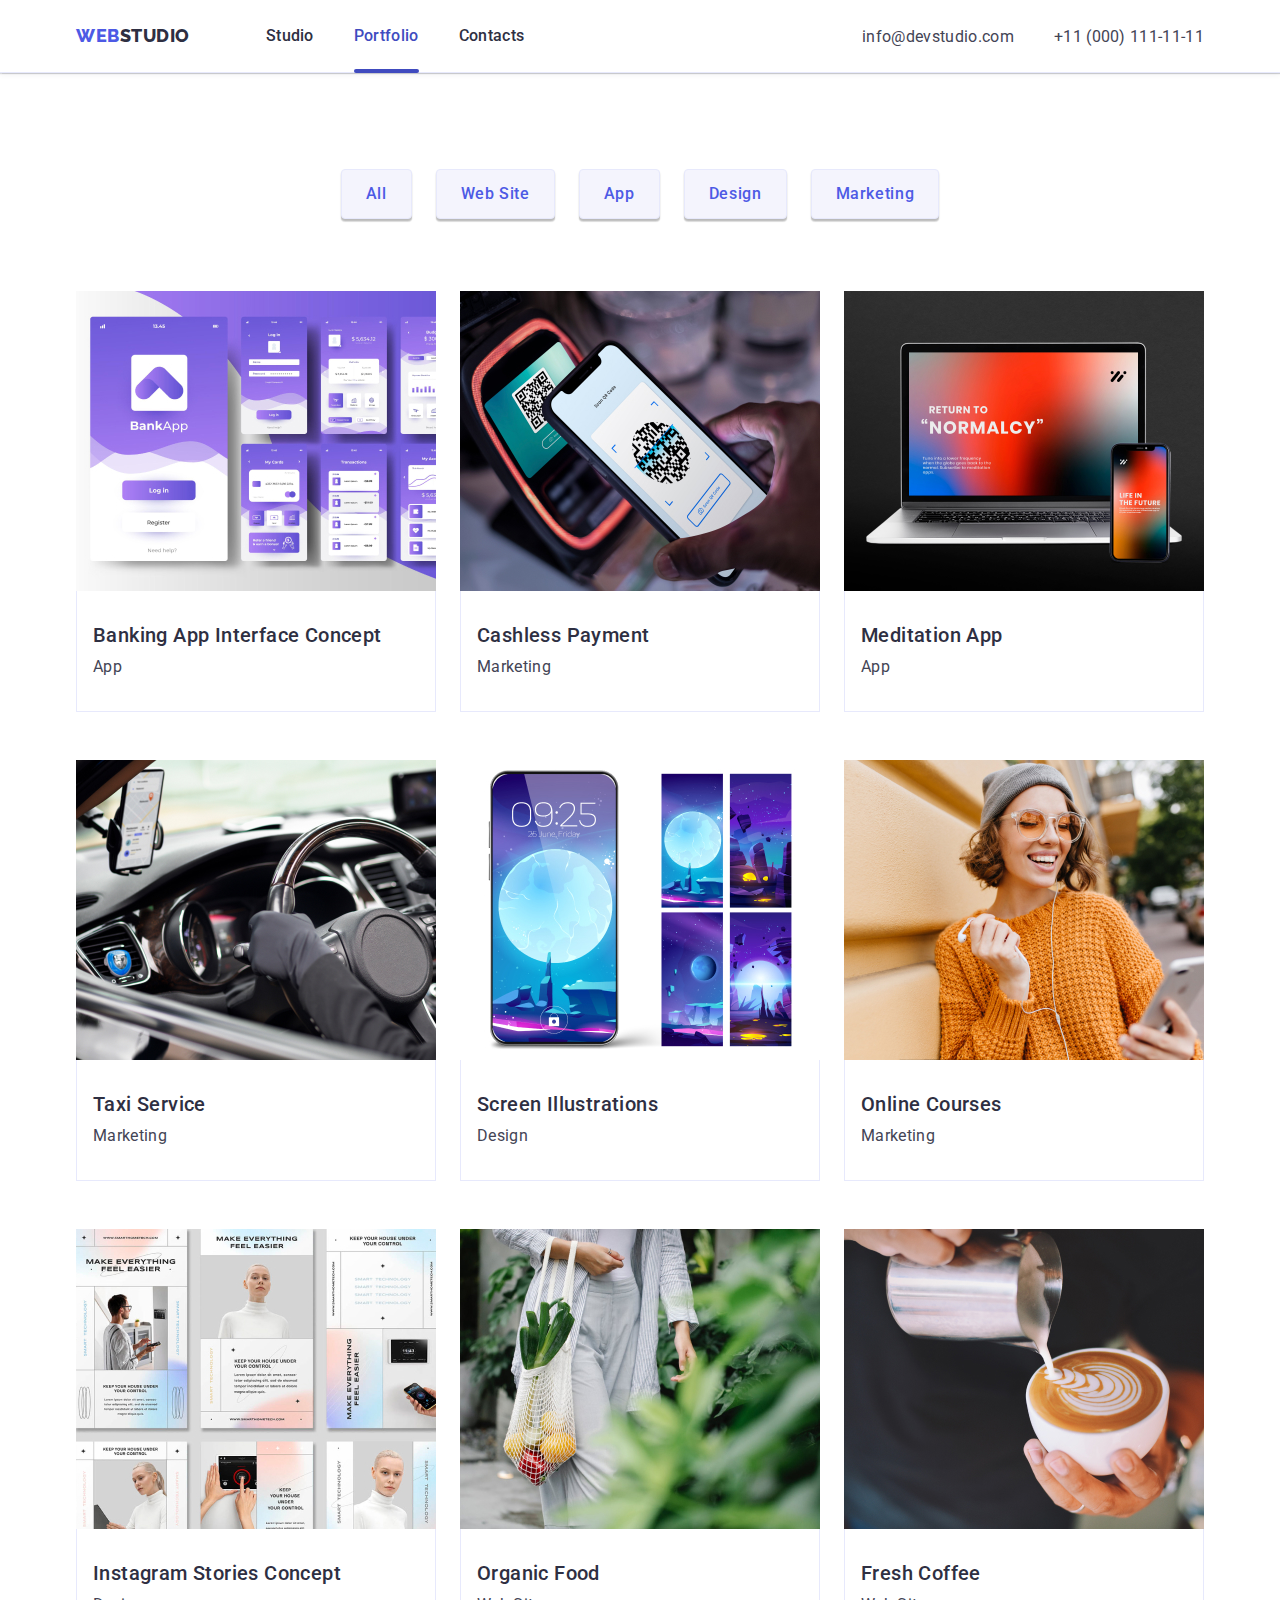
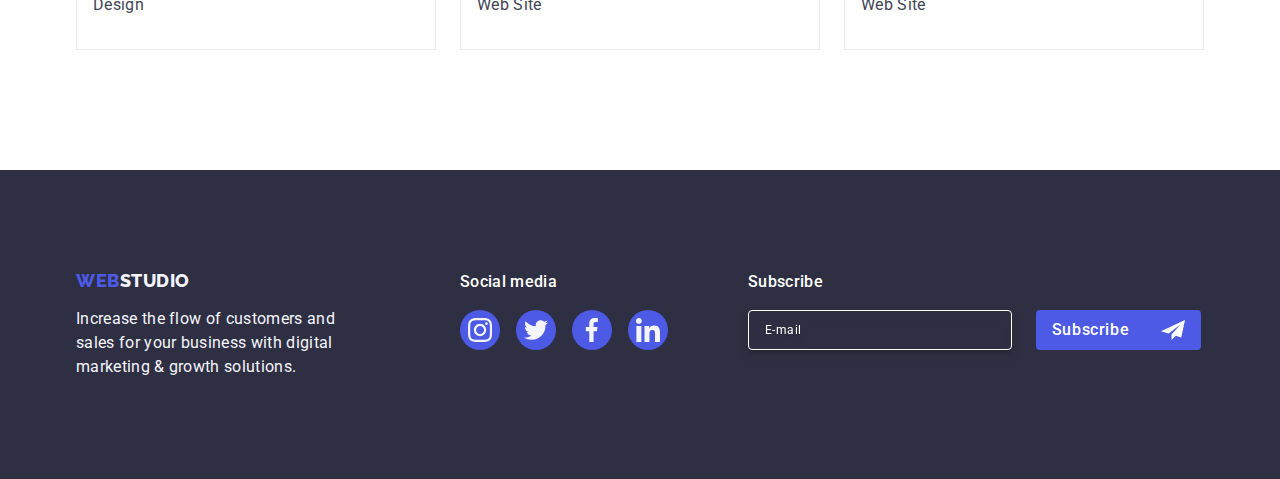
==== commit 799eb8b2: "div+" ====
--- a/portfolio.html
+++ b/portfolio.html
@@ -218,24 +218,24 @@
             </div>
             <div class="foot-send">
                 <p class="text-futer">Subscribe</p>
-                <ul class="ema-fut-but list">
-                    <li>
+                <form class="ema-fut-but list">
+                    <label class="york">
                         <input
                         class="form-email"
                         type="email"
                         name="maill"
                         placeholder="E-mail"
                             />
-                    </li>
-                    <li>
+                    </label>
+                    <label class="york">
                         <button class="sub-butt" type="submit">
                             Subscribe
                             <svg class="icon-send" width="24" height="24" >
                                 <use href="./images/icons.svg#icon-telegram"></use>
                             </svg>
                         </button>
-                    </li>
-                </ul>
+                    </label>
+                </form>
             </div>
         </div>
     </footer>
--- a/css/styles.css
+++ b/css/styles.css
@@ -448,38 +448,46 @@
     border-radius: 4px;
     border: 1px solid var(--white, #FFF);
     box-shadow: 0px 4px 4px 0px rgba(0, 0, 0, 0.15);
+    filter: drop-shadow(0px 4px 4px rgba(0, 0, 0, 0.15));
     padding-left: 16px;
+    font-size: 12px;
+    line-height: 1.5;
+    letter-spacing: 0.04em;
     text-align: start;
-    color: #F4F4FD;
+    color: #ffffff;
 }
 .form-email::placeholder{
-    color: var(--white, #FFF);
+    color: #ffffff;
     font-size: 12px;
-    font-family: Roboto;
+    font-family: "Roboto", sans-serif;
     font-style: normal;
     font-weight: 400;
     line-height: 24px;
     letter-spacing: 0.48px;
 }
 .sub-butt{
-    color: var(--white, #FFF);
+    color: #ffffff;
+    cursor: pointer;
     text-align: center;
     font-size: 16px;
-    font-family: Roboto;
+    font-family: "Roboto", sans-serif;
     font-style: normal;
     font-weight: 500;
-    line-height: 24px;
-    letter-spacing: 0.64px;
-    width: 165px;
+    line-height: 1.5;
+    letter-spacing: 0.04em;
+    min-width: 165px;
     height: 40px;
     border: none;
     border-radius: 4px;
     background-color: var(--secondary-accent-color);
     display: flex;
+    justify-content: center;
+    align-items: center;
     gap: 16px;
-    padding: 8px 24px;
-}
-
+}
+.icon-send{
+    margin-left: 16px;
+}
 
 /* Portfolio */
 .lk-img-butt{
@@ -669,56 +677,66 @@
 .mod-header {
     display: block;
     font-size: 16px;
-    font-family: Roboto;
-    font-style: normal;
-    font-weight: 500;
-    line-height: 24px;
-    letter-spacing: 0.32px;
-    color: #2E2F42;
+    font-weight: 500;
+    line-height: 1.5;
+    letter-spacing: 0.02em;
+    color: var(--primary-accent-color);
     text-align: center;
-    margin-top: 72px;
-}
-.modal-form {
-    margin: 16px 24px 24px 24px;
-}
-
+    margin-bottom: 16px;
+}
+.modal{
+    padding: 72px 24px 24px 24px;
+}
+.rev-form{
+    margin-bottom: 8px;
+}
 .form-mod{
+    display: block;
+    color: var(--prm-link-color);
+    font-size: 12px;
+    line-height: 1.17;
+    letter-spacing: 0.04em;
+    margin-bottom: 4px;
+}
+.box-input{
     position: relative;
-    color: #8E8F99;
-    font-size: 12px;
-    font-family: Roboto;
-    font-style: normal;
-    font-weight: 400;
-    line-height: 14px;
-    letter-spacing: 0.48px;
 }
 .form-input {
     width: 100%;
     height: 40px;
     border-radius: 4px;
-    border: 1px solid var(--navyblue-modal, rgba(46, 47, 66, 0.40));
-    padding: 11px 38px;
+    border: 1px solid rgba(46, 47, 66, 0.4);
+    background-color: transparent;
+    padding-left: 38px;
     font-size: 18px;
-    margin-bottom: 8px;
     outline: transparent;
-    transition: border 250ms cubic-bezier(0.4, 0, 0.2, 1), border 250ms cubic-bezier(0.4, 0, 0.2, 1);
+    transition: border-color 250ms cubic-bezier(0.4, 0, 0.2, 1);
 }
 .form-input:focus{
-    border: 1px solid var(--iris, #4D5AE5);
+    border-color: var(--secondary-accent-color);
 }
 .form-input:focus + .icon-form-mod{
-    fill: #4D5AE5;
+    fill: var(--secondary-accent-color);
 }
 .text-input{
     width: 100%;
     height: 120px;
+    line-height: 1.17;
+    letter-spacing: 0.04em;
+    color: rgba(46, 47, 66, 0.4); 
     padding: 8px 16px;
+    background-color: transparent;
     outline: transparent;
-    border-radius: 4px;
-    border: 1px solid var(--navyblue-modal, rgba(46, 47, 66, 0.40));
+    resize: none;
+    border-radius: 4px;
+    border: 1px solid rgba(46, 47, 66, 0.4);
+    transition: border-color 250ms cubic-bezier(0.4, 0, 0.2, 1);
 }
 .text-input:focus{
-    border: 1px solid var(--iris, #4D5AE5);
+    border-color: var(--secondary-accent-color); 
+}
+.com-form{
+    margin-bottom: 16px;
 }
 .check-input{
     width: 16px;
@@ -783,7 +801,9 @@
 }
 .icon-form-mod{
     position: absolute;
-    top: 29px;
+    top: 50%;
     left: 16px;
     fill: #2E2F42;
+    transform: translateY(-50%);
+    transition: fill 250ms cubic-bezier(0.4, 0, 0.2, 1);  
 }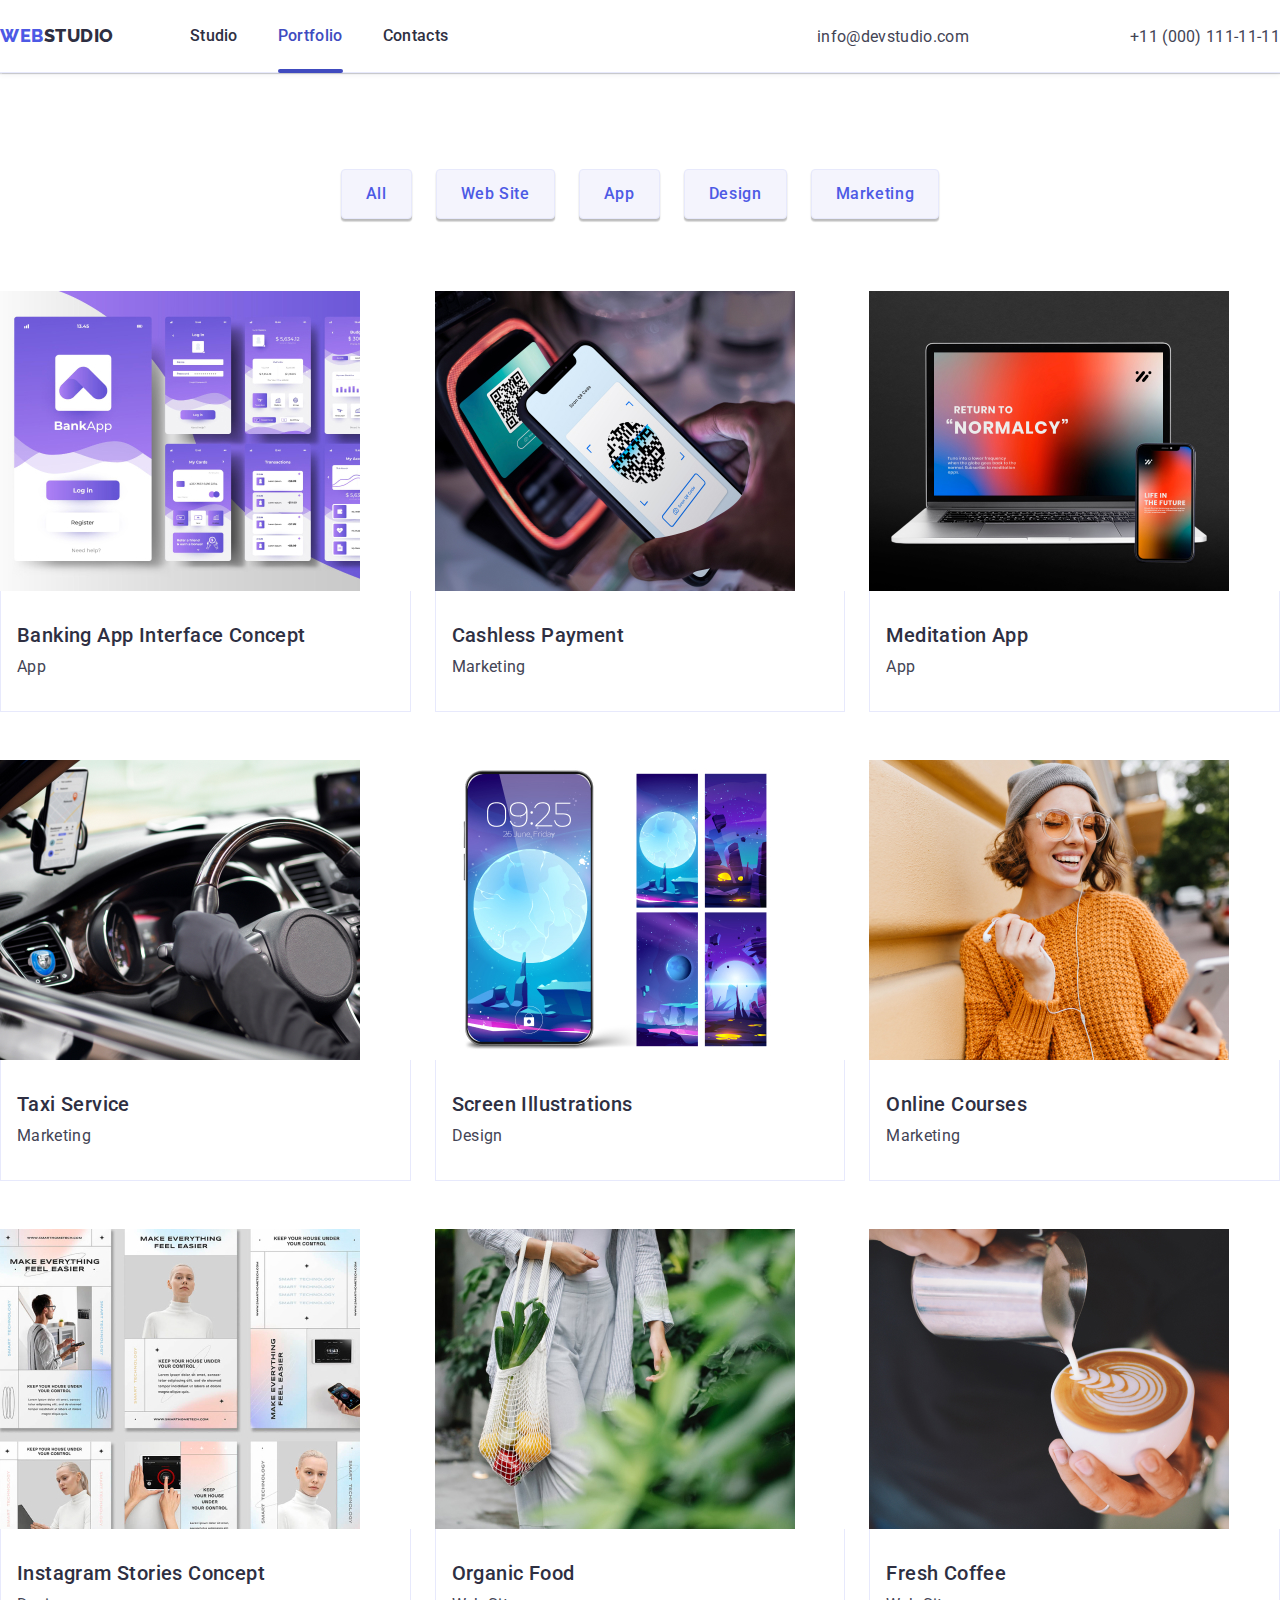
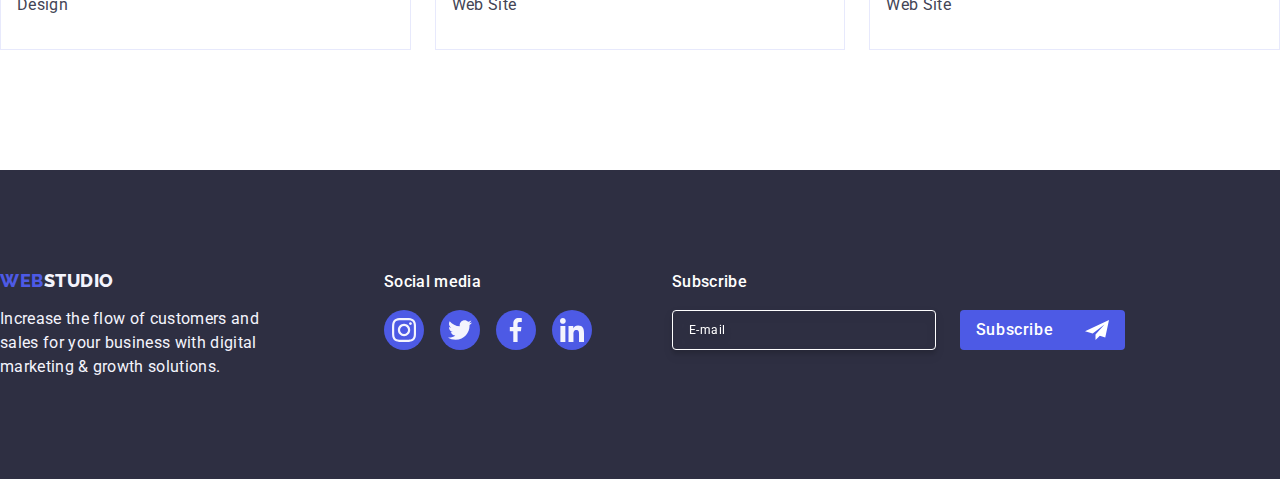
==== commit d419ec21: "work6" ====
--- a/portfolio.html
+++ b/portfolio.html
@@ -16,7 +16,7 @@
 </head>
 <body>
     <header class="block-sidebar">
-        <div class="wrapper container">
+        <div class="wrapper contain">
         <nav class="heder-nav">
             <a class="head link" href="./index.html">Web<span class="link-span">Studio</span></a>
             <ul class="list block-sidebar-title">
@@ -45,7 +45,7 @@
     </header>
     <main>
         <section class="lk-img-butt">
-            <div class="sect-con  container">
+            <div class="sect-con  contain">
             <h1 class="visually-hidden">advantages</h1>
             <ul class="box-button list">
                 <li>
@@ -178,7 +178,7 @@
         </section>
     </main>
     <footer class="foot">
-        <div class="foot-cont container">
+        <div class="foot-cont contain">
             <div class="foot-log">
             <a class="footer-link link head" href="./index.html">Web<span class="foot-span">Studio</span></a>
             <p class="footer-text">Increase the flow of customers and sales for your business with digital marketing & growth solutions.</p>
@@ -227,14 +227,12 @@
                         placeholder="E-mail"
                             />
                     </label>
-                    <label class="york">
-                        <button class="sub-butt" type="submit">
-                            Subscribe
-                            <svg class="icon-send" width="24" height="24" >
-                                <use href="./images/icons.svg#icon-telegram"></use>
-                            </svg>
-                        </button>
-                    </label>
+                    <button type="submit" class="sub-butt">
+                        Subscribe
+                        <svg class="icon-send" width="24" height="24" >
+                            <use href="./images/icons.svg#icon-telegram"></use>
+                        </svg>
+                    </button>
                 </form>
             </div>
         </div>
--- a/css/styles.css
+++ b/css/styles.css
@@ -55,21 +55,19 @@
     color: var(--primary-title-color);
     background-color: var(--primary-white-color);
 }
+/* Mobile */
 /* block navigation */
 .wrapper{
     display: flex;
 }
 .container{
-    width: 1158px;
+    min-width: 320px;
+    max-width: 428px;
     margin: 0 auto;
     padding: 0 15px;
 }
-.link-span{
-    color: var(--primary-accent-color);
-    text-transform: uppercase;
-}
 .head{
-    margin-right: 76px;
+    margin-right: 116px;
     font-family: "Raleway", sans-serif;
     color: var(--secondary-accent-color);
     font-weight: 800;
@@ -78,107 +76,40 @@
     letter-spacing: 0.03em;
     text-transform: uppercase;
 }
-.block-sidebar{
-    border-bottom: 1px solid var(--primary-border-color);
-    box-shadow: 2px 1px rgba(46, 47, 66, 0.08), 0px 1px 1px rgba(46, 47, 66, 0.16), 0px 1px 6px rgba(46, 47, 66, 0.08);
-}
-.heder-nav, .info-styles{
-    display: flex;
-    align-items: center;
-}
-.block-sidebar-title{
-    display: flex;
-    gap: 40px;
-}
-.info{
-    display: flex;
-    gap: 40px;
+.link-span{
+    color: var(--primary-accent-color);
+    text-transform: uppercase;
 }
 .link{
     text-decoration: none;
 }
-.styls{
-    display: block;
-    padding: 24px 0;
-    font-weight: 500;
-    font-size: 16px;
-    line-height: 1.5;
-    letter-spacing: 0.02em;
-    color: var(--primary-accent-color);
-    position: relative;
-    transition: color 250ms cubic-bezier(0.4, 0, 0.2, 1);
-}
-.styls:hover, .styls:focus{
-    color: var(--active-link-color);
-}
-.st-one{
-    color: var(--active-link-color);
-}
-.st-tw{
-    color: var(--active-link-color);
-}
-.st-one::after{
-    content: '';
-    position: absolute;
-    width: 100%;
-    left: 0;
-    bottom: -1px;
-    height: 4px;
-    background-color: var(--active-link-color);
-    border-radius: 2px;
-
-}
-.st-tw::after{
-    content: '';
-    position: absolute;
-    width: 100%;
-    left: 0;
-    bottom: -1px;
-    height: 4px;
-    background-color: var(--active-link-color);
-    border-radius: 2px;
+.block-sidebar-title{
+    display: none;
 }
 .info-styles{
-    font-style: normal;
-    margin-left: auto;
-}
-
-.inform{
-    font-size: 16px;
-    font-weight: 400;
-    line-height: 24px;
-    letter-spacing: 0.02em;
-    color: var(--primary-title-color);
-    transition: color 250ms cubic-bezier(0.4, 0, 0.2, 1);
-} 
-.inform:hover, .inform:focus{
-    color: var(--active-link-color);
-}
-
+    display: none;
+}
 /* header block */
 .title{
-    padding: 188px 0;
-    max-width: 1440px;
+    padding: 112px 0;
+    max-width: 428px;
     margin: 0 auto;
     background-color: var(--primary-accent-color);
     background-image: linear-gradient(rgba(46, 47, 66, 0.7), rgba(46, 47, 66, 0.7)), url(../images/img-name.jpeg);
     background-repeat: no-repeat;
     background-position: center;
     background-size: cover;
-    border: 1px solid #000000;
-    box-shadow: 4px 4px 4px 1px rgba(0, 0, 0, 0.25);  
 }
 .head-titl{
     margin: 0 auto;
-    margin-bottom: 48px;
+    margin-bottom: 72px;
     text-align: center;
-    max-width: 496px;
-    font-size: 56px;
+    max-width: 320px;
+    font-size: 36px;
     line-height: 1.07;
     letter-spacing: 0.02em;
     color: var(--primary-white-color);
 }
-
 .title-button{
     display: block;
     margin: 0 auto;
@@ -200,94 +131,77 @@
     background-color: var(--active-link-color);
     cursor: pointer;
 }
-
-
 /* section advantages */
 .sprit-icon{
-    display: flex;
-    gap: 24px;
-    justify-content: center;
-    align-items: center;
+    display: none; 
 }
 .container-icon{
-    display: flex;
-    align-items: center;
-    justify-content: center;
-    height: 112px;
-    background-color: var(--primary-fon-color);
-    border-radius: 4px;
-    margin-bottom: 8px;
-    padding: 24px 100px;
-}
-.icon-antenna{
-    color: #434455;
-    fill: #4d5ae5;
-    stroke: #4d5ae5;
-    
-
+    display: none;
 }
 .list{
     list-style: none;
 }
 .content-advantages{
-    padding: 120px 0;
+    padding: 96px 16px;
 }
 .advantages{
     display: flex;
+    flex-wrap: wrap;
     gap: 24px;
 }
 .advantages-content{
-    width: calc((100% - 72px) / 4);
+    width: 100%;
 }
 .advan-header{
     margin-bottom: 8px;
     font-weight: 500;
-    font-size: 20px;
+    font-size: 36px;
     line-height: 1.2;
     letter-spacing: 0.02em;
     color: var(--primary-accent-color);
+    text-align: center;
 }
 .advantages-text{
     font-size: 16px;
     line-height: 1.5;
     letter-spacing: 0.02em;
     color: var(--primary-title-color);
-}
-
-/* images block */
+    margin-bottom: 72px;
+}
+/* images block */ 
 .images-block{
-    padding-bottom: 120px; 
-}
-.what-are{
-    margin-bottom: 72px;
+    display: none;
+}
+/* team block */
+.our-team{
     font-size: 36px;
     line-height: 1.11;
     text-align: center;
     letter-spacing: 0.02em;
     text-transform: capitalize;
     color: var(--primary-accent-color);
-}
-.what-are-images{
-    display: flex;
-    gap: 24px;
-}
-/* team block */
+    margin-bottom: 72px;
+}
 .team{
-    padding: 120px 0;
+    padding: 96px 108px;
     background-color: var(--primary-fon-color);
 }
 .team-images{
     display: flex;
+    flex-wrap: wrap;
     gap: 24px;
+    
 }
 .team-images-block{
-    width: calc((100% - 72px) / 4);
+    align-items: center;
+    max-width: 264px;
     box-shadow: 0px 1px 6px rgba(46, 47, 66, 0.08), 0px 1px 1px rgba(46, 47, 66, 0.16), 0px 2px 1px rgba(46, 47, 66, 0.08);
     border-radius: 0px 0px 4px 4px;
     background-color: var(--primary-white-color);
+    margin-bottom: 72px;
 }
 .tm-text{
-    padding: 32px 0;
+    padding: 32px 16px;
 }
 .icn-li{
     fill: var(--pr-fill-color);
@@ -311,10 +225,18 @@
     box-shadow: 4px 4px 4px 1px rgba(0, 0, 0, 0.25);
 }
 .team-name{
+    font-size: 20px;
+    font-weight: 500;
+    line-height: 24px;
+    letter-spacing: 0.4px;
     text-align: center;
     margin-bottom: 8px;
 }
 .team-text{
+    font-size: 16px;
+    font-weight: 400;
+    line-height: 24px;
+    letter-spacing: 0.32px;
     text-align: center;
     margin-bottom: 8px;
 }
@@ -322,18 +244,27 @@
     display: flex;
     gap: 24px;
     justify-content: center;
-    margin-bottom: 32px;
 }
 /* section customers*/
+.our-tea{
+    font-size: 36px;
+    line-height: 1.11;
+    text-align: center;
+    letter-spacing: 0.02em;
+    text-transform: capitalize;
+    color: var(--primary-accent-color);
+    margin-bottom: 72px;
+}
 .customers{
-    padding: 120px 0;
+    padding: 96px 0;
 }
 .cust{
     display: flex;
-    gap: 24px;
+    flex-wrap: wrap;
+    gap: 16px;
 }
 .titl-cust{
-    width: calc((100% - 120px) / 6);
+    width: calc((100% - 16px) / 2);
     height: 88px;
 }
 .icon-cust{
@@ -362,131 +293,1082 @@
     
 }
 /* footer-seting */
-.foot{
-    padding: 100px 0;
-    background-color: var(--primary-accent-color);
-}
-.foot-cont{
-    display: flex;
-    align-items: baseline;
-}
-.foot-log{
-    margin-right: 120px;
-}
-.foot-lin{
-    margin-right: 80px;
-}
-.foot-span{
-    color: var(--primary-fon-color);
-}
-.footer-link{
-    display: inline-block;
-    margin-bottom: 16px;
-}
-.footer-text{
-    max-width: 264px;
-    line-height: 1.5;
-    color: var(--primary-fon-color);
-    letter-spacing: 0.02em;
-}
-.text-footer{
-    font-weight: 500;
-    font-size: 16px;
-    line-height: 1.5;
-    letter-spacing: 0.02em;
-    color: var(--primary-white-color);
-    margin-bottom: 16px;
-
-}
-.symbol-logo-foot{
-    display: flex;
-    gap: 16px;
-}
-
-.icon-lin-log{
-    width: 100%;
-    height: 100%;
-    background-color: var(--secondary-accent-color);
-    border-radius: 50%;
-    display: flex;
-    align-items: center;
-    justify-content: center;
-    transition: background-color 250ms cubic-bezier(0.4, 0, 0.2, 1);
-}
-.icon-lin-log{
-    background-color: #4d5ae5;
-    border-radius: 50%;
-    width: 40px;
-    height: 40px;
-    color: var(--pr-fill-color);
-}
-.icon-lin-log:hover, .icon-lin-log:focus{
-    background-color: #31d0aa;
-    border-radius: 50%;
-    box-shadow: 4px 4px 4px 1px rgba(0, 0, 0, 0.25);
-    color: var(--pr-fill-color);
-}
-.icn-lin{
-    fill: currentColor;
-}
-.ema-fut-but{
-    display: flex;
-    gap: 24px;
-}
-.text-futer {
-    font-weight: 500;
-    font-size: 16px;
-    line-height: 1.5;
-    letter-spacing: 0.02em;
-    color: var(--primary-white-color);
-    margin-bottom: 16px;
-}
-.form-email {
-    width: 264px;
-    height: 40px;
-    background-color: transparent;
-    border-radius: 4px;
-    border: 1px solid var(--white, #FFF);
-    box-shadow: 0px 4px 4px 0px rgba(0, 0, 0, 0.15);
-    filter: drop-shadow(0px 4px 4px rgba(0, 0, 0, 0.15));
-    padding-left: 16px;
-    font-size: 12px;
-    line-height: 1.5;
-    letter-spacing: 0.04em;
-    text-align: start;
-    color: #ffffff;
-}
-.form-email::placeholder{
-    color: #ffffff;
-    font-size: 12px;
-    font-family: "Roboto", sans-serif;
-    font-style: normal;
-    font-weight: 400;
-    line-height: 24px;
-    letter-spacing: 0.48px;
-}
-.sub-butt{
-    color: #ffffff;
-    cursor: pointer;
-    text-align: center;
-    font-size: 16px;
-    font-family: "Roboto", sans-serif;
-    font-style: normal;
-    font-weight: 500;
-    line-height: 1.5;
-    letter-spacing: 0.04em;
-    min-width: 165px;
-    height: 40px;
-    border: none;
-    border-radius: 4px;
-    background-color: var(--secondary-accent-color);
-    display: flex;
-    justify-content: center;
-    align-items: center;
-    gap: 16px;
-}
-.icon-send{
-    margin-left: 16px;
+@media screen and (max-width: 767px){
+    .foot{
+        padding: 96px 15px;
+        background-color: var(--primary-accent-color);
+    }
+    .foot-log{
+        display: flex;
+        flex-wrap: wrap;
+        align-items: center;
+        justify-content: center;
+    }
+    .foot-cont{
+        display: flex;
+        flex-wrap: wrap;
+        gap: 72px;
+        align-items: center;
+        justify-content: center;
+    }
+    .foot-span{
+        color: var(--primary-fon-color);
+    }
+    .footer-link{
+        display: flex;
+        align-items: center;
+        margin-bottom: 16px;
+        margin-left: 140px;
+    }
+    .footer-text{
+        max-width: 264px;
+        line-height: 1.5;
+        color: var(--primary-fon-color);
+        letter-spacing: 0.02em;
+        text-align: center;
+    }
+    .text-footer{
+        font-weight: 500;
+        font-size: 16px;
+        line-height: 1.5;
+        letter-spacing: 0.02em;
+        color: var(--primary-white-color);
+        margin-bottom: 16px;
+        text-align: center;
+    
+    }
+    .symbol-logo-foot{
+        display: flex;
+        gap: 16px;
+    }
+    .foot-send{
+        display: flex;
+        flex-wrap: wrap;
+        gap: 16px;
+        align-items: center;
+        justify-content: center;
+    }
+    
+    .icon-lin-log{
+        width: 100%;
+        height: 100%;
+        background-color: var(--secondary-accent-color);
+        border-radius: 50%;
+        display: flex;
+        align-items: center;
+        justify-content: center;
+        transition: background-color 250ms cubic-bezier(0.4, 0, 0.2, 1);
+    }
+    .icon-lin-log{
+        background-color: #4d5ae5;
+        border-radius: 50%;
+        width: 40px;
+        height: 40px;
+        color: var(--pr-fill-color);
+    }
+    .icon-lin-log:hover, .icon-lin-log:focus{
+        background-color: #31d0aa;
+        border-radius: 50%;
+        box-shadow: 4px 4px 4px 1px rgba(0, 0, 0, 0.25);
+        color: var(--pr-fill-color);
+    }
+    .icn-lin{
+        fill: currentColor;
+    }
+    .ema-fut-but{
+        display: flex;
+        flex-wrap: wrap;
+        align-items: center;
+        justify-content: center;
+        gap: 16px;
+    }
+    .text-futer {
+        font-weight: 500;
+        font-size: 16px;
+        line-height: 1.5;
+        letter-spacing: 0.02em;
+        color: var(--primary-white-color);
+        margin-bottom: 16px;
+        text-align: center;
+    }
+    .text-fute{
+        font-weight: 500;
+        font-size: 16px;
+        line-height: 1.5;
+        letter-spacing: 0.02em;
+        color: var(--primary-white-color);
+        text-align: center;
+    }
+    .form-email {
+        width: 420px;
+        height: 40px;
+        background-color: transparent;
+        border-radius: 4px;
+        border: 1px solid var(--white, #FFF);
+        box-shadow: 0px 4px 4px 0px rgba(0, 0, 0, 0.15);
+        filter: drop-shadow(0px 4px 4px rgba(0, 0, 0, 0.15));
+        padding-left: 16px;
+        font-size: 12px;
+        line-height: 1.5;
+        letter-spacing: 0.04em;
+        text-align: start;
+        color: #ffffff;
+    }
+    .form-email::placeholder{
+        color: #ffffff;
+        font-size: 12px;
+        font-family: "Roboto", sans-serif;
+        font-style: normal;
+        font-weight: 400;
+        line-height: 24px;
+        letter-spacing: 0.48px;
+    }
+    .sub-butt{
+        color: #ffffff;
+        cursor: pointer;
+        text-align: center;
+        font-size: 16px;
+        font-family: "Roboto", sans-serif;
+        font-style: normal;
+        font-weight: 500;
+        line-height: 1.5;
+        letter-spacing: 0.04em;
+        min-width: 165px;
+        height: 40px;
+        border: none;
+        border-radius: 4px;
+        background-color: var(--secondary-accent-color);
+        display: flex;
+        justify-content: center;
+        align-items: center;
+        gap: 16px;
+    }
+    .icon-send{
+        margin-left: 16px;
+    }
+    
+}
+
+@media screen and (min-width: 768px){
+/* block navigation */
+    .wrapper{
+        display: flex;
+    }
+    .container{
+        min-width: 768px;
+        max-width: 1000px;
+        margin: 0 auto;
+        padding: 0 15px;
+    }
+    .link-span{
+        color: var(--primary-accent-color);
+        text-transform: uppercase;
+    }
+    .head{
+        margin-right: 76px;
+        font-family: "Raleway", sans-serif;
+        color: var(--secondary-accent-color);
+        font-weight: 800;
+        font-size: 18px;
+        line-height: 1.17;
+        letter-spacing: 0.03em;
+        text-transform: uppercase;
+    }
+    .block-sidebar{
+        border-bottom: 1px solid var(--primary-border-color);
+        box-shadow: 2px 1px rgba(46, 47, 66, 0.08), 0px 1px 1px rgba(46, 47, 66, 0.16), 0px 1px 6px rgba(46, 47, 66, 0.08);
+    }
+    .heder-nav{
+        display: flex;
+        align-items: center;
+    }
+    .block-sidebar-title{
+        display: flex;
+        gap: 40px;
+    }
+    .info-styles{
+        display: flex;
+        flex-wrap: wrap;
+        align-items: stretch;
+        gap: 12px;
+    }
+    .link{
+        text-decoration: none;
+    }
+    .styls{
+        display: block;
+        padding: 24px 0;
+        font-weight: 500;
+        font-size: 16px;
+        line-height: 1.5;
+        letter-spacing: 0.02em;
+        color: var(--primary-accent-color);
+        position: relative;
+        transition: color 250ms cubic-bezier(0.4, 0, 0.2, 1);
+    }
+    .styls:hover, .styls:focus{
+        color: var(--active-link-color);
+    }
+    .st-one{
+        color: var(--active-link-color);
+    }
+    .st-tw{
+        color: var(--active-link-color);
+    }
+    .st-one::after{
+        content: '';
+        position: absolute;
+        width: 100%;
+        left: 0;
+        bottom: -1px;
+        height: 4px;
+        background-color: var(--active-link-color);
+        border-radius: 2px;
+
+    }
+    .st-tw::after{
+        content: '';
+        position: absolute;
+        width: 100%;
+        left: 0;
+        bottom: -1px;
+        height: 4px;
+        background-color: var(--active-link-color);
+        border-radius: 2px;
+    }
+    .info-styles{
+        font-style: normal;
+        margin-left: auto;
+    }
+
+    .inform{
+        margin-left: 121px;
+        font-size: 16px;
+        font-weight: 400;
+        line-height: 24px;
+        letter-spacing: 0.02em;
+        color: var(--primary-title-color);
+        transition: color 250ms cubic-bezier(0.4, 0, 0.2, 1);
+    } 
+    .inform:hover, .inform:focus{
+        color: var(--active-link-color);
+    }
+/* header block */
+    .title{
+        padding: 188px 0;
+        max-width: 1100px;
+        margin: 0 auto;
+        background-color: var(--primary-accent-color);
+        background-image: linear-gradient(rgba(46, 47, 66, 0.7), rgba(46, 47, 66, 0.7)), url(../images/img-name.jpeg);
+        background-repeat: no-repeat;
+        background-position: center;
+        background-size: cover;
+        border: 1px solid #000000;
+        box-shadow: 4px 4px 4px 1px rgba(0, 0, 0, 0.25);  
+    }
+    .head-titl{
+        margin: 0 auto;
+        margin-bottom: 48px;
+        text-align: center;
+        max-width: 496px;
+        font-size: 56px;
+        line-height: 1.07;
+        letter-spacing: 0.02em;
+        color: var(--primary-white-color);
+    }
+
+    .title-button{
+        display: block;
+        margin: 0 auto;
+        min-width: 169px;
+        height: 56px;
+        border: none;
+        cursor: pointer;
+        border-radius: 4px;
+        background-color: var(--secondary-accent-color);
+        font-family: "Roboto", sans-serif;
+        font-weight: 500;
+        font-size: 16px;
+        line-height: 1.5;
+        letter-spacing: 0.04em;
+        color: var(--primary-white-color);
+        transition: background-color 250ms cubic-bezier(0.4, 0, 0.2, 1);
+    }
+    .title-button:hover, .title-button:focus{
+        background-color: var(--active-link-color);
+        cursor: pointer;
+    }
+/* section advantages */
+    .sprit-icon{
+        display: none; 
+    }
+    .container-icon{
+        display: none;
+    }
+    .list{
+        list-style: none;
+    }
+    .content-advantages{
+        padding: 96px 16px;
+    }
+    .advantages{
+        display: flex;
+        flex-wrap: wrap;
+        gap: 24px;
+    }
+    .advantages-content{
+        width: calc((100% - 120px) / 2);
+    }
+    .advan-header{
+        margin-bottom: 8px;
+        font-weight: 500;
+        font-size: 36px;
+        line-height: 1.2;
+        letter-spacing: 0.02em;
+        color: var(--primary-accent-color);
+    }
+    .advantages-text{
+        font-size: 16px;
+        line-height: 1.5;
+        letter-spacing: 0.02em;
+        color: var(--primary-title-color);
+        margin-bottom: 72px;
+    }
+/* images block */ 
+    .images-block{
+        display: none;
+    }
+/* team block */
+    .our-team{
+        font-size: 36px;
+        line-height: 1.11;
+        text-align: center;
+        letter-spacing: 0.02em;
+        text-transform: capitalize;
+        color: var(--primary-accent-color);
+        margin-bottom: 72px;
+    }
+    .team{
+        padding: 96px 108px;
+        background-color: var(--primary-fon-color);
+    }
+    .team-images{
+        display: flex;
+        flex-wrap: wrap;
+        gap: 24px;
+        
+    }
+    .team-images-block{
+        align-items: center;
+        width: calc((100% - 264px) / 2);
+        box-shadow: 0px 1px 6px rgba(46, 47, 66, 0.08), 0px 1px 1px rgba(46, 47, 66, 0.16), 0px 2px 1px rgba(46, 47, 66, 0.08);
+        border-radius: 0px 0px 4px 4px;
+        background-color: var(--primary-white-color);
+        margin-bottom: 72px;
+    }
+    .tm-text{
+        padding: 32px 16px;
+    }
+    .icn-li{
+        fill: var(--pr-fill-color);
+    }
+    .symbol-icon{
+        width: 40px;
+        height: 40px;
+    }
+    .icon-link-logo{
+        width: 100%;
+        height: 100%;
+        background-color: var(--secondary-accent-color);
+        border-radius: 50%;
+        display: flex;
+        align-items: center;
+        justify-content: center;
+        transition: background-color 250ms cubic-bezier(0.4, 0, 0.2, 1);
+    }
+    .icon-link-logo:hover, .icon-link-logo:focus{
+        background-color: var(--active-link-color);
+        box-shadow: 4px 4px 4px 1px rgba(0, 0, 0, 0.25);
+    }
+    .team-name{
+        font-size: 20px;
+        font-weight: 500;
+        line-height: 24px;
+        letter-spacing: 0.4px;
+        text-align: center;
+        margin-bottom: 8px;
+    }
+    .team-text{
+        font-size: 16px;
+        font-weight: 400;
+        line-height: 24px;
+        letter-spacing: 0.32px;
+        text-align: center;
+        margin-bottom: 8px;
+    }
+    .symbol-logo{
+        display: flex;
+        gap: 24px;
+        justify-content: center;
+    }
+/* section customers*/
+        .our-tea{
+            font-size: 36px;
+            line-height: 1.11;
+            text-align: center;
+            letter-spacing: 0.02em;
+            text-transform: capitalize;
+            color: var(--primary-accent-color);
+            margin-bottom: 72px;
+        }
+        .customers{
+            padding: 96px 0;
+        }
+        .cust{
+            display: flex;
+            flex-wrap: wrap;
+            gap: 24px;
+        }
+        .titl-cust{
+            width: calc((100% - 96px) / 3);
+            height: 88px;
+        }
+        .icon-cust{
+            width: 100%;
+            height: 100%;
+            border: 1px solid #8e8f99;
+            border-radius: 4px;
+            display: flex;
+            align-items: center;
+            justify-content: center;
+            color: var(--prm-link-color);
+            transition: border-color 250ms cubic-bezier(0.4, 0, 0.2, 1), color 250ms cubic-bezier(0.4, 0, 0.2, 1); 
+            
+        }
+        .icon-cust:hover, .icon-cust:focus{
+            border-color: var(--active-link-color);
+            color: var(--active-link-color);
+        }
+        .icon-mein:hover, .icon-mein:focus{
+            stroke: var(--active-link-color);
+            color: var(--active-link-color);
+        }
+        .icon-mein{
+            fill: currentColor;
+            transition: border-color 250ms cubic-bezier(0.4, 0, 0.2, 1), color 250ms cubic-bezier(0.4, 0, 0.2, 1);
+            
+        }
+        /* footer-seting */
+    .foot{
+        padding: 96px 0;
+        background-color: var(--primary-accent-color);
+    }
+    .foot-cont{
+        display: flex;
+        flex-wrap: wrap;
+        
+    }
+    .text-fute{
+        font-weight: 500;
+        font-size: 16px;
+        line-height: 1.5;
+        letter-spacing: 0.02em;
+        color: var(--primary-white-color);
+        margin-bottom: 16px;
+        margin-top: 72px;
+    }
+    .foot-log{
+        margin-right: 120px;
+    }
+    .foot-lin{
+        margin-right: 80px;
+    }
+    .foot-span{
+        color: var(--primary-fon-color);
+    }
+    .footer-link{
+        display: inline-block;
+        margin-bottom: 16px;
+    }
+    .footer-text{
+        max-width: 264px;
+        line-height: 1.5;
+        color: var(--primary-fon-color);
+        letter-spacing: 0.02em;
+    }
+    .text-footer{
+        font-weight: 500;
+        font-size: 16px;
+        line-height: 1.5;
+        letter-spacing: 0.02em;
+        color: var(--primary-white-color);
+        margin-bottom: 16px;
+
+    }
+    .symbol-logo-foot{
+        display: flex;
+        gap: 16px;
+    }
+
+    .icon-lin-log{
+        width: 100%;
+        height: 100%;
+        background-color: var(--secondary-accent-color);
+        border-radius: 50%;
+        display: flex;
+        align-items: center;
+        justify-content: center;
+        transition: background-color 250ms cubic-bezier(0.4, 0, 0.2, 1);
+    }
+    .icon-lin-log{
+        background-color: #4d5ae5;
+        border-radius: 50%;
+        width: 40px;
+        height: 40px;
+        color: var(--pr-fill-color);
+    }
+    .icon-lin-log:hover, .icon-lin-log:focus{
+        background-color: #31d0aa;
+        border-radius: 50%;
+        box-shadow: 4px 4px 4px 1px rgba(0, 0, 0, 0.25);
+        color: var(--pr-fill-color);
+    }
+    .icn-lin{
+        fill: currentColor;
+    }
+    .ema-fut-but{
+        display: flex;
+        gap: 24px;
+    }
+    .text-futer {
+        font-weight: 500;
+        font-size: 16px;
+        line-height: 1.5;
+        letter-spacing: 0.02em;
+        color: var(--primary-white-color);
+        margin-bottom: 16px;
+    }
+    .form-email {
+        width: 264px;
+        height: 40px;
+        background-color: transparent;
+        border-radius: 4px;
+        border: 1px solid var(--white, #FFF);
+        box-shadow: 0px 4px 4px 0px rgba(0, 0, 0, 0.15);
+        filter: drop-shadow(0px 4px 4px rgba(0, 0, 0, 0.15));
+        padding-left: 16px;
+        font-size: 12px;
+        line-height: 1.5;
+        letter-spacing: 0.04em;
+        text-align: start;
+        color: #ffffff;
+    }
+    .form-email::placeholder{
+        color: #ffffff;
+        font-size: 12px;
+        font-family: "Roboto", sans-serif;
+        font-style: normal;
+        font-weight: 400;
+        line-height: 24px;
+        letter-spacing: 0.48px;
+    }
+    .sub-butt{
+        color: #ffffff;
+        cursor: pointer;
+        text-align: center;
+        font-size: 16px;
+        font-family: "Roboto", sans-serif;
+        font-style: normal;
+        font-weight: 500;
+        line-height: 1.5;
+        letter-spacing: 0.04em;
+        min-width: 165px;
+        height: 40px;
+        border: none;
+        border-radius: 4px;
+        background-color: var(--secondary-accent-color);
+        display: flex;
+        justify-content: center;
+        align-items: center;
+        gap: 16px;
+    }
+    .icon-send{
+        margin-left: 16px;
+    }
+}
+
+
+
+/* PC */
+/* block navigation */
+@media only screen and (min-width: 1200px){
+    .wrapper{
+        display: flex;
+    }
+    .container{
+        min-width: 1134px;
+        max-width: 1200px;
+        margin: 0 auto;
+        padding: 0 15px;
+    }
+    .link-span{
+        color: var(--primary-accent-color);
+        text-transform: uppercase;
+    }
+    .head{
+        margin-right: 76px;
+        font-family: "Raleway", sans-serif;
+        color: var(--secondary-accent-color);
+        font-weight: 800;
+        font-size: 18px;
+        line-height: 1.17;
+        letter-spacing: 0.03em;
+        text-transform: uppercase;
+    }
+    .block-sidebar{
+        border-bottom: 1px solid var(--primary-border-color);
+        box-shadow: 2px 1px rgba(46, 47, 66, 0.08), 0px 1px 1px rgba(46, 47, 66, 0.16), 0px 1px 6px rgba(46, 47, 66, 0.08);
+    }
+    .heder-nav, .info-styles{
+        display: flex;
+        align-items: center;
+    }
+    .block-sidebar-title{
+        display: flex;
+        gap: 40px;
+    }
+    .info{
+        display: flex;
+        gap: 40px;
+    }
+    .link{
+        text-decoration: none;
+    }
+    .styls{
+        display: block;
+        padding: 24px 0;
+        font-weight: 500;
+        font-size: 16px;
+        line-height: 1.5;
+        letter-spacing: 0.02em;
+        color: var(--primary-accent-color);
+        position: relative;
+        transition: color 250ms cubic-bezier(0.4, 0, 0.2, 1);
+    }
+    .styls:hover, .styls:focus{
+        color: var(--active-link-color);
+    }
+    .st-one{
+        color: var(--active-link-color);
+    }
+    .st-tw{
+        color: var(--active-link-color);
+    }
+    .st-one::after{
+        content: '';
+        position: absolute;
+        width: 100%;
+        left: 0;
+        bottom: -1px;
+        height: 4px;
+        background-color: var(--active-link-color);
+        border-radius: 2px;
+
+    }
+    .st-tw::after{
+        content: '';
+        position: absolute;
+        width: 100%;
+        left: 0;
+        bottom: -1px;
+        height: 4px;
+        background-color: var(--active-link-color);
+        border-radius: 2px;
+    }
+    .info-styles{
+        font-style: normal;
+        margin-left: auto;
+    }
+
+    .inform{
+        font-size: 16px;
+        font-weight: 400;
+        line-height: 24px;
+        letter-spacing: 0.02em;
+        color: var(--primary-title-color);
+        transition: color 250ms cubic-bezier(0.4, 0, 0.2, 1);
+    } 
+    .inform:hover, .inform:focus{
+        color: var(--active-link-color);
+    }
+}
+   /* header block */
+@media only screen and (min-width: 1200px){
+    .title{
+        padding: 188px 0;
+        max-width: 1440px;
+        margin: 0 auto;
+        background-color: var(--primary-accent-color);
+        background-image: linear-gradient(rgba(46, 47, 66, 0.7), rgba(46, 47, 66, 0.7)), url(../images/img-name.jpeg);
+        background-repeat: no-repeat;
+        background-position: center;
+        background-size: cover;
+        border: 1px solid #000000;
+        box-shadow: 4px 4px 4px 1px rgba(0, 0, 0, 0.25);  
+    }
+    .head-titl{
+        margin: 0 auto;
+        margin-bottom: 48px;
+        text-align: center;
+        max-width: 496px;
+        font-size: 56px;
+        line-height: 1.07;
+        letter-spacing: 0.02em;
+        color: var(--primary-white-color);
+    }
+
+    .title-button{
+        display: block;
+        margin: 0 auto;
+        min-width: 169px;
+        height: 56px;
+        border: none;
+        cursor: pointer;
+        border-radius: 4px;
+        background-color: var(--secondary-accent-color);
+        font-family: "Roboto", sans-serif;
+        font-weight: 500;
+        font-size: 16px;
+        line-height: 1.5;
+        letter-spacing: 0.04em;
+        color: var(--primary-white-color);
+        transition: background-color 250ms cubic-bezier(0.4, 0, 0.2, 1);
+    }
+    .title-button:hover, .title-button:focus{
+        background-color: var(--active-link-color);
+        cursor: pointer;
+    }
+}
+    /* section advantages */
+@media only screen and (min-width: 1200px){
+    .sprit-icon{
+        display: flex;
+        gap: 24px;
+        justify-content: center;
+        align-items: center;
+    }
+    .container-icon{
+        display: flex;
+        align-items: center;
+        justify-content: center;
+        height: 112px;
+        background-color: var(--primary-fon-color);
+        border-radius: 4px;
+        margin-bottom: 8px;
+        padding: 24px 100px;
+    }
+    .icon-antenna{
+        color: #434455;
+        fill: #4d5ae5;
+        stroke: #4d5ae5;
+        
+
+    }
+    .list{
+        list-style: none;
+    }
+    .content-advantages{
+        padding: 120px 0;
+    }
+    .advantages{
+        display: flex;
+        gap: 24px;
+    }
+    .advantages-content{
+        width: calc((100% - 72px) / 4);
+    }
+    .advan-header{
+        margin-bottom: 8px;
+        font-weight: 500;
+        font-size: 20px;
+        line-height: 1.2;
+        letter-spacing: 0.02em;
+        color: var(--primary-accent-color);
+    }
+    .advantages-text{
+        font-size: 16px;
+        line-height: 1.5;
+        letter-spacing: 0.02em;
+        color: var(--primary-title-color);
+    }
+}
+    /* images block */
+@media only screen and (min-width: 1200px){
+    .images-block{
+        padding-bottom: 120px; 
+    }
+    .what-are{
+        margin-bottom: 72px;
+        font-size: 36px;
+        line-height: 1.11;
+        text-align: center;
+        letter-spacing: 0.02em;
+        text-transform: capitalize;
+        color: var(--primary-accent-color);
+    }
+    .what-are-images{
+        display: flex;
+        gap: 24px;
+    }
+}
+    /* team block */
+@media only screen and (min-width: 1200px){
+    .our-team{
+        margin-bottom: 72px;
+        font-size: 36px;
+        line-height: 1.11;
+        text-align: center;
+        letter-spacing: 0.02em;
+        text-transform: capitalize;
+        color: var(--primary-accent-color);
+    }
+    .team{
+        padding: 120px 0;
+        background-color: var(--primary-fon-color);
+    }
+    .team-images{
+        display: flex;
+        gap: 24px;
+    }
+    .team-images-block{
+        width: calc((100% - 72px) / 4);
+        box-shadow: 0px 1px 6px rgba(46, 47, 66, 0.08), 0px 1px 1px rgba(46, 47, 66, 0.16), 0px 2px 1px rgba(46, 47, 66, 0.08);
+        border-radius: 0px 0px 4px 4px;
+        background-color: var(--primary-white-color);
+    }
+    .tm-text{
+        padding: 32px 0;
+    }
+    .icn-li{
+        fill: var(--pr-fill-color);
+    }
+    .symbol-icon{
+        width: 40px;
+        height: 40px;
+    }
+    .icon-link-logo{
+        width: 100%;
+        height: 100%;
+        background-color: var(--secondary-accent-color);
+        border-radius: 50%;
+        display: flex;
+        align-items: center;
+        justify-content: center;
+        transition: background-color 250ms cubic-bezier(0.4, 0, 0.2, 1);
+    }
+    .icon-link-logo:hover, .icon-link-logo:focus{
+        background-color: var(--active-link-color);
+        box-shadow: 4px 4px 4px 1px rgba(0, 0, 0, 0.25);
+    }
+    .team-name{
+        text-align: center;
+        margin-bottom: 8px;
+    }
+    .team-text{
+        text-align: center;
+        margin-bottom: 8px;
+    }
+    .symbol-logo{
+        display: flex;
+        gap: 24px;
+        justify-content: center;
+        margin-bottom: 32px;
+    }
+}
+    /* section customers*/
+@media only screen and (min-width: 1200px){
+    .our-tea{
+        margin-bottom: 72px;
+        font-size: 36px;
+        line-height: 1.11;
+        text-align: center;
+        letter-spacing: 0.02em;
+        text-transform: capitalize;
+        color: var(--primary-accent-color);
+    }
+    .customers{
+        padding: 120px 0;
+    }
+    .cust{
+        display: flex;
+        gap: 24px;
+    }
+    .titl-cust{
+        width: calc((100% - 120px) / 6);
+        height: 88px;
+    }
+    .icon-cust{
+        width: 100%;
+        height: 100%;
+        border: 1px solid #8e8f99;
+        border-radius: 4px;
+        display: flex;
+        align-items: center;
+        justify-content: center;
+        color: var(--prm-link-color);
+        transition: border-color 250ms cubic-bezier(0.4, 0, 0.2, 1), color 250ms cubic-bezier(0.4, 0, 0.2, 1); 
+        
+    }
+    .icon-cust:hover, .icon-cust:focus{
+        border-color: var(--active-link-color);
+        color: var(--active-link-color);
+    }
+    .icon-mein:hover, .icon-mein:focus{
+        stroke: var(--active-link-color);
+        color: var(--active-link-color);
+    }
+    .icon-mein{
+        fill: currentColor;
+        transition: border-color 250ms cubic-bezier(0.4, 0, 0.2, 1), color 250ms cubic-bezier(0.4, 0, 0.2, 1);
+        
+    }
+}
+    /* footer-seting */
+@media only screen and (min-width: 1200px){
+    .foot{
+        padding: 100px 0;
+        background-color: var(--primary-accent-color);
+    }
+    .foot-cont{
+        display: flex;
+        align-items: baseline;
+    }
+    .foot-log{
+        margin-right: 120px;
+    }
+    .foot-lin{
+        margin-right: 80px;
+    }
+    .foot-span{
+        color: var(--primary-fon-color);
+    }
+    .footer-link{
+        display: inline-block;
+        margin-bottom: 16px;
+    }
+    .footer-text{
+        max-width: 264px;
+        line-height: 1.5;
+        color: var(--primary-fon-color);
+        letter-spacing: 0.02em;
+    }
+    .text-footer{
+        font-weight: 500;
+        font-size: 16px;
+        line-height: 1.5;
+        letter-spacing: 0.02em;
+        color: var(--primary-white-color);
+        margin-bottom: 16px;
+
+    }
+    .symbol-logo-foot{
+        display: flex;
+        gap: 16px;
+    }
+
+    .icon-lin-log{
+        width: 100%;
+        height: 100%;
+        background-color: var(--secondary-accent-color);
+        border-radius: 50%;
+        display: flex;
+        align-items: center;
+        justify-content: center;
+        transition: background-color 250ms cubic-bezier(0.4, 0, 0.2, 1);
+    }
+    .icon-lin-log{
+        background-color: #4d5ae5;
+        border-radius: 50%;
+        width: 40px;
+        height: 40px;
+        color: var(--pr-fill-color);
+    }
+    .icon-lin-log:hover, .icon-lin-log:focus{
+        background-color: #31d0aa;
+        border-radius: 50%;
+        box-shadow: 4px 4px 4px 1px rgba(0, 0, 0, 0.25);
+        color: var(--pr-fill-color);
+    }
+    .icn-lin{
+        fill: currentColor;
+    }
+    .ema-fut-but{
+        display: flex;
+        gap: 24px;
+    }
+    .text-fute{
+        font-weight: 500;
+        font-size: 16px;
+        line-height: 1.5;
+        letter-spacing: 0.02em;
+        color: var(--primary-white-color);
+        margin-bottom: 16px;
+    }
+    .text-futer {
+        font-weight: 500;
+        font-size: 16px;
+        line-height: 1.5;
+        letter-spacing: 0.02em;
+        color: var(--primary-white-color);
+        margin-bottom: 16px;
+    }
+    .form-email {
+        width: 264px;
+        height: 40px;
+        background-color: transparent;
+        border-radius: 4px;
+        border: 1px solid var(--white, #FFF);
+        box-shadow: 0px 4px 4px 0px rgba(0, 0, 0, 0.15);
+        filter: drop-shadow(0px 4px 4px rgba(0, 0, 0, 0.15));
+        padding-left: 16px;
+        font-size: 12px;
+        line-height: 1.5;
+        letter-spacing: 0.04em;
+        text-align: start;
+        color: #ffffff;
+    }
+    .form-email::placeholder{
+        color: #ffffff;
+        font-size: 12px;
+        font-family: "Roboto", sans-serif;
+        font-style: normal;
+        font-weight: 400;
+        line-height: 24px;
+        letter-spacing: 0.48px;
+    }
+    .sub-butt{
+        color: #ffffff;
+        cursor: pointer;
+        text-align: center;
+        font-size: 16px;
+        font-family: "Roboto", sans-serif;
+        font-style: normal;
+        font-weight: 500;
+        line-height: 1.5;
+        letter-spacing: 0.04em;
+        min-width: 165px;
+        height: 40px;
+        border: none;
+        border-radius: 4px;
+        background-color: var(--secondary-accent-color);
+        display: flex;
+        justify-content: center;
+        align-items: center;
+        gap: 16px;
+    }
+    .icon-send{
+        margin-left: 16px;
+    }
 }
 
 /* Portfolio */
@@ -723,6 +1605,7 @@
     height: 120px;
     line-height: 1.17;
     letter-spacing: 0.04em;
+    font-size: 12px;
     color: rgba(46, 47, 66, 0.4); 
     padding: 8px 16px;
     background-color: transparent;
@@ -749,8 +1632,6 @@
 .accept{
     color: #8E8F99;
     font-size: 12px;
-    font-family: Roboto;
-    font-style: normal;
     font-weight: 400;
     line-height: 14px;
     letter-spacing: 0.48px;
@@ -761,40 +1642,54 @@
     text-decoration: underline;
 }
 .boton-check{
-    display: flex;
-    gap: 8px;
-    align-items: center;
+    margin-bottom: 24px;
 }
 .but-form{
+    display: block;
     border: none;
-    width: 43%;
+    min-width: 169px;
+    height: 56px;
+    font-family: "Roboto", sans-serif;
     margin-left: 95px;
-    color: var(--white, #FFF);
+    color: #ffffff;
+    cursor: pointer;
     text-align: center;
     font-size: 16px;
-    font-family: Roboto;
-    font-style: normal;
     font-weight: 500;
-    line-height: 24px;
-    letter-spacing: 0.64px;
+    line-height: 1.5;
+    letter-spacing: 0.04em;
     margin-top: 24px;
     padding: 16px 32px;
     border-radius: 4px;
     background: var(--secondary-accent-color);
     box-shadow: 0px 4px 4px 0px rgba(0, 0, 0, 0.15);
+    transition: background-color 250ms cubic-bezier(0.4, 0, 0.2, 1);
 }
 .form-chechbox{
-    display: flex;
+    font-size: 12px;
+    line-height: 1.17; 
+    letter-spacing: 0.04em;
+    color: var(--prm-link-color);
+
+}
+.one-check{
+    width: 16px;
+    height: 16px;
+    border: 1px solid rgba(46, 47, 66, 0.4);
+    border-radius: 2px;
+    transition: background-color 250ms cubic-bezier(0.4, 0, 0.2, 1), border 250ms cubic-bezier(0.4, 0, 0.2, 1), fill 250ms cubic-bezier(0.4, 0, 0.2, 1);
+    display: inline-flex;
     align-items: center;
     justify-content: center;
-    width: 16px;
-    height: 16px;
-    border-radius: 2px;
-    border: 1px solid var(--ocean, #404BBF);
-}
-.boton-check:checked + .form-chechbox{
-    border-radius: 2px;
-    border: 1px solid var(--ocean, #404BBF);
+    fill: transparent;
+}
+.check-input:checked + .form-chechbox .one-check{
+    background-color: var(--active-link-color);
+    border: none;
+    fill: var(--pr-fill-color);
+}
+.check-input:checked + .form-chechbox >.one-check >.icon-click-mod{
+    opacity: 1;
 }
 .icon-click-mod{
     opacity: 0;
@@ -806,4 +1701,101 @@
     fill: #2E2F42;
     transform: translateY(-50%);
     transition: fill 250ms cubic-bezier(0.4, 0, 0.2, 1);  
+}
+
+
+
+/* Mobile menu */
+.menu-toggle {
+    min-height: 40px;
+    min-width: 40px;
+    display: flex;
+    align-items: center;
+    justify-content: center;
+
+    margin: 0;
+    padding: 25px 0;
+    background-color: transparent;
+    cursor: pointer;
+    border: none;
+    border-radius: 50%;
+    outline: none;
+}
+.burger-icon{
+    stroke: #2E2F42;
+}
+
+@media (min-width: 768px) {
+    .menu-toggle {
+        display: none;
+    }
+}
+
+.menu-toggle:hover,
+.menu-toggle:focus {
+    background-color: rgba(0, 0, 0, 0.1);
+}
+.burger-lin{
+    color: var(--navyblue, #2E2F42);
+    font-family: "Roboto", sans-serif;
+    font-size: 36px;
+    font-weight: 700;
+    line-height: 40px;
+    letter-spacing: 0.72px;
+    text-transform: capitalize;
+}
+.burger-lin:hover, .burger-lin:focus{
+    color: var(--ocean, #404BBF);
+}
+.inform-burger{
+    color: var(--slate, #434455);
+    font-size: 20px;
+    font-weight: 500;
+    line-height: 24px;
+    letter-spacing: 0.4px;
+}
+.inform-burger:hover, .inform-burger:focus{
+    color: var(--iris, #4D5AE5);
+    font-size: 36px;
+    font-weight: 700;
+    line-height: 40px;
+    letter-spacing: 0.72px;
+    text-transform: capitalize;
+}
+.menu-conteiner {
+    position: fixed;
+    top: 0;
+    left: 0;
+    width: 100vw;
+    height: 100vh;
+    padding: 32px;
+    background-color: #FFF;
+    z-index: 999;
+
+    transform: translateX(100%);
+    transition: transform 250ms ease-in-out;
+}
+
+.menu-conteiner.is-open {
+    transform: translateX(0);
+}
+
+.menu-conteiner .menu-toggle {
+    position: absolute;
+    top: 16px;
+    right: 16px;
+    color: #fff;
+}
+
+.mobile-menu {
+    padding: 0;
+    margin: 0;
+    list-style: none;
+}
+
+.mobile-menu .link {
+    display: block;
+    padding: 10px;
+    color: #fff;
+    text-decoration: none;
 }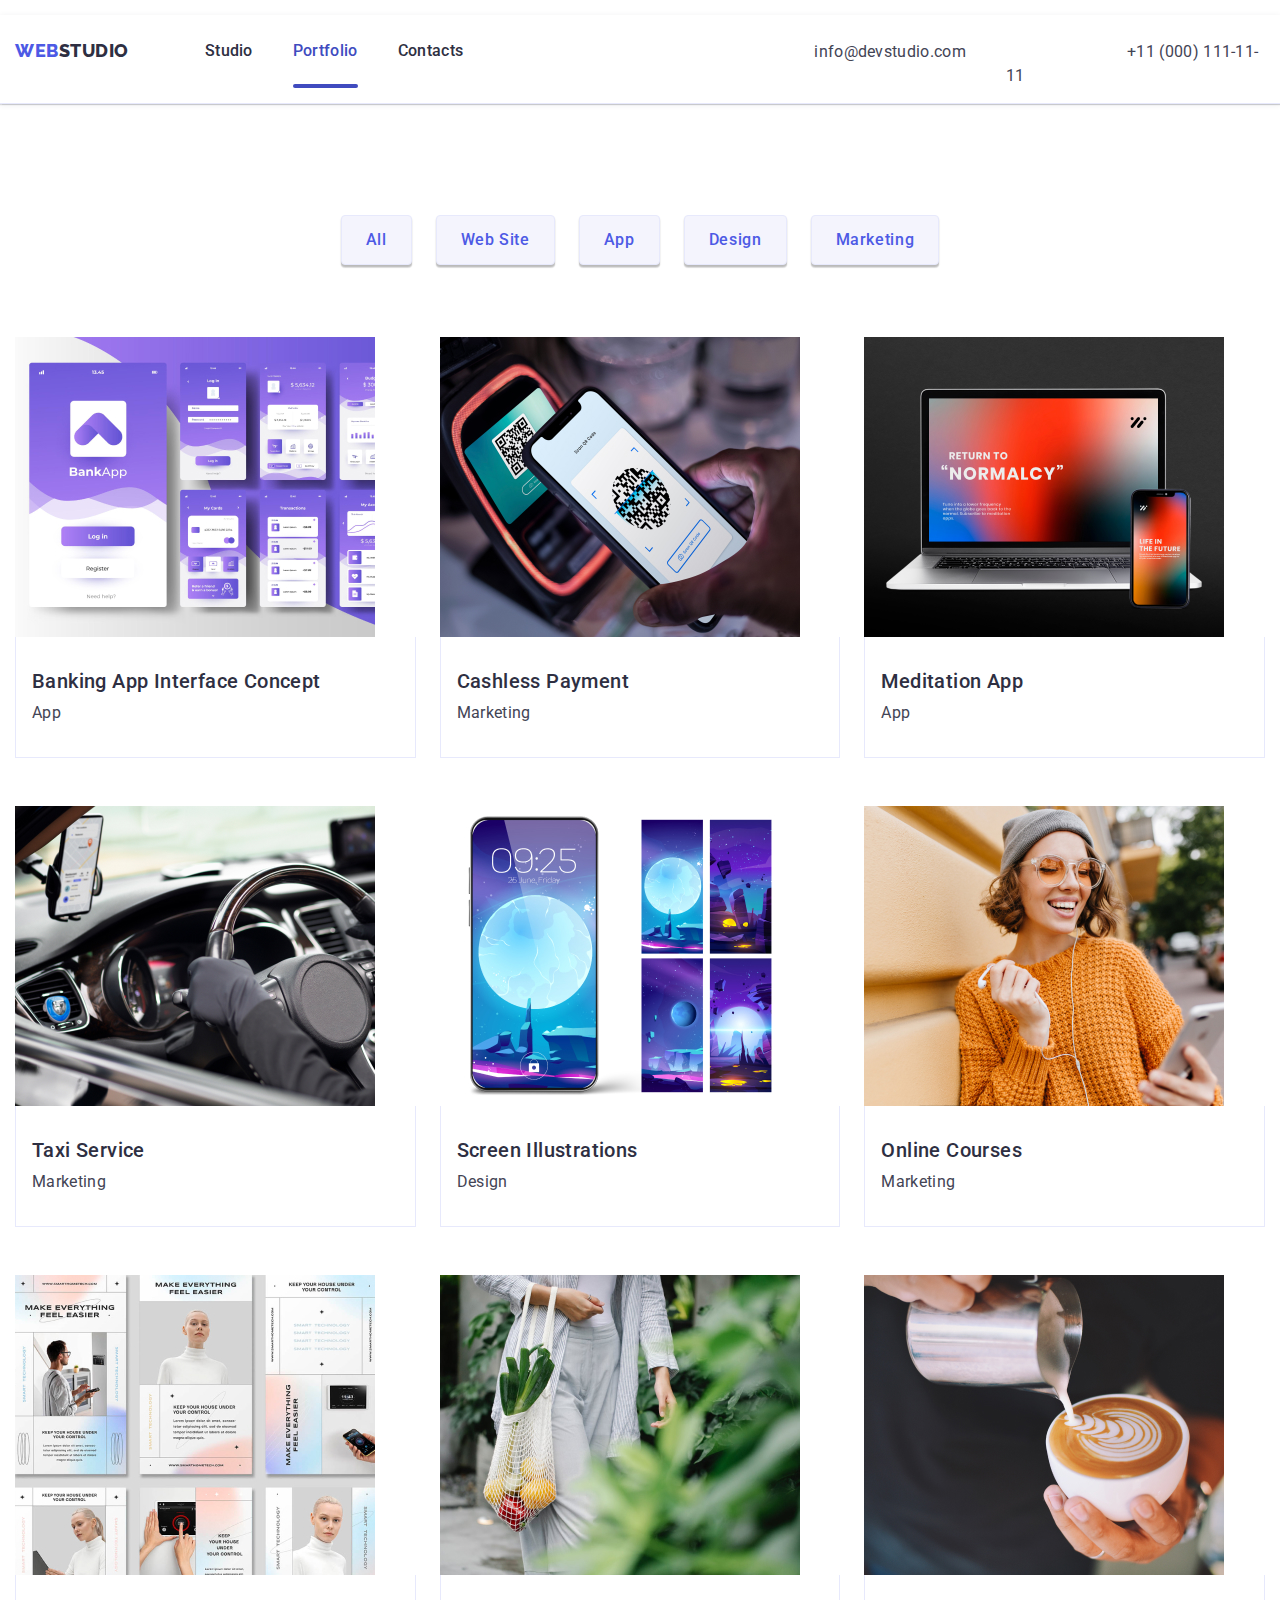
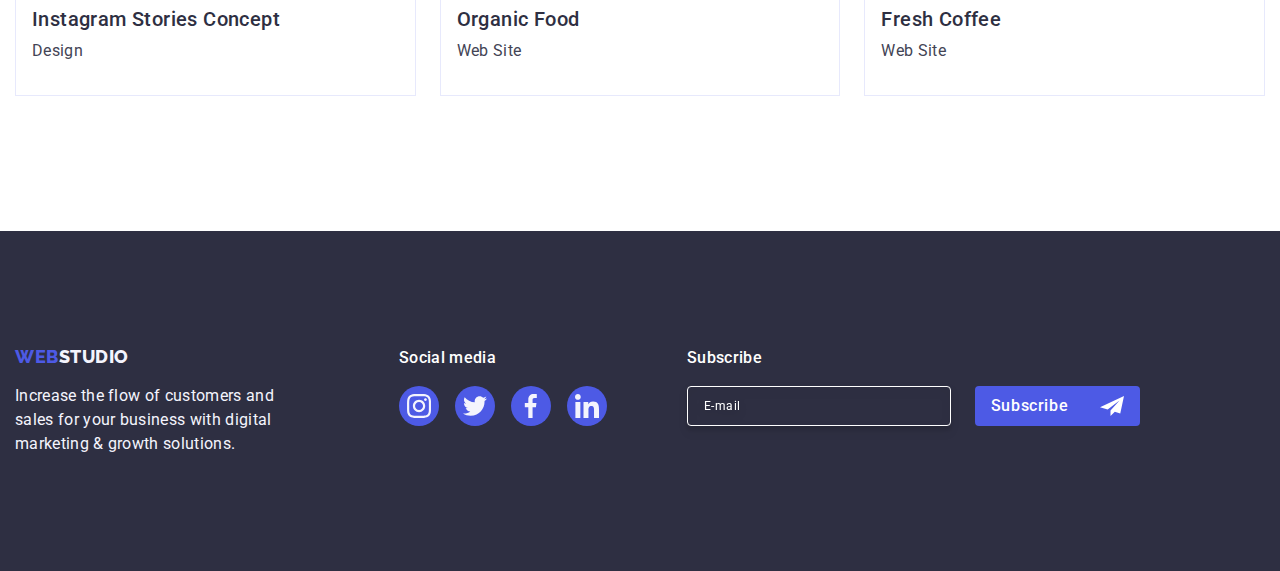
==== commit 2423badb: "homework6" ====
--- a/portfolio.html
+++ b/portfolio.html
@@ -16,7 +16,7 @@
 </head>
 <body>
     <header class="block-sidebar">
-        <div class="wrapper contain">
+        <div class="wrapper contein">
         <nav class="heder-nav">
             <a class="head link" href="./index.html">Web<span class="link-span">Studio</span></a>
             <ul class="list block-sidebar-title">
@@ -41,11 +41,18 @@
                 </li>
             </ul>
         </address>
+        <button class="menu-toggle js-open-menu" 
+        aria-expanded="false" 
+        aria-controls="mobile-menu">
+            <svg class="burger-icon" width="32" height="32" >
+                <use href="./images/icons.svg#icon-menu-burger"></use>
+            </svg>
+        </button>
         </div>
     </header>
     <main>
         <section class="lk-img-butt">
-            <div class="sect-con  contain">
+            <div class="sect-con  contein">
             <h1 class="visually-hidden">advantages</h1>
             <ul class="box-button list">
                 <li>
@@ -178,7 +185,7 @@
         </section>
     </main>
     <footer class="foot">
-        <div class="foot-cont contain">
+        <div class="foot-cont contein">
             <div class="foot-log">
             <a class="footer-link link head" href="./index.html">Web<span class="foot-span">Studio</span></a>
             <p class="footer-text">Increase the flow of customers and sales for your business with digital marketing & growth solutions.</p>
--- a/css/styles.css
+++ b/css/styles.css
@@ -59,15 +59,17 @@
 /* block navigation */
 .wrapper{
     display: flex;
-}
-.container{
+    gap: 230px;
+    
+}
+.conteiner{
     min-width: 320px;
     max-width: 428px;
     margin: 0 auto;
     padding: 0 15px;
 }
 .head{
-    margin-right: 116px;
+    display: block;
     font-family: "Raleway", sans-serif;
     color: var(--secondary-accent-color);
     font-weight: 800;
@@ -88,6 +90,10 @@
 }
 .info-styles{
     display: none;
+}
+.block-sidebar{
+    border-bottom: 1px solid var(--primary-border-color);
+    box-shadow: 2px 1px rgba(46, 47, 66, 0.08), 0px 1px 1px rgba(46, 47, 66, 0.16), 0px 1px 6px rgba(46, 47, 66, 0.08);
 }
 /* header block */
 .title{
@@ -135,7 +141,7 @@
 .sprit-icon{
     display: none; 
 }
-.container-icon{
+.conteiner-icon{
     display: none;
 }
 .list{
@@ -183,17 +189,20 @@
     margin-bottom: 72px;
 }
 .team{
-    padding: 96px 108px;
+    padding: 96px 15px;
     background-color: var(--primary-fon-color);
 }
 .team-images{
     display: flex;
     flex-wrap: wrap;
     gap: 24px;
+    align-items: center;
+    justify-content: center;
     
 }
 .team-images-block{
     align-items: center;
+    justify-content: center;
     max-width: 264px;
     box-shadow: 0px 1px 6px rgba(46, 47, 66, 0.08), 0px 1px 1px rgba(46, 47, 66, 0.16), 0px 2px 1px rgba(46, 47, 66, 0.08);
     border-radius: 0px 0px 4px 4px;
@@ -318,7 +327,7 @@
         display: flex;
         align-items: center;
         margin-bottom: 16px;
-        margin-left: 140px;
+        margin-left: 20px;
     }
     .footer-text{
         max-width: 264px;
@@ -454,7 +463,7 @@
     .wrapper{
         display: flex;
     }
-    .container{
+    .conteiner{
         min-width: 768px;
         max-width: 1000px;
         margin: 0 auto;
@@ -615,6 +624,8 @@
         display: flex;
         flex-wrap: wrap;
         gap: 24px;
+        align-items: center;
+        justify-content: center;
     }
     .advantages-content{
         width: calc((100% - 120px) / 2);
@@ -649,13 +660,15 @@
         margin-bottom: 72px;
     }
     .team{
-        padding: 96px 108px;
+        padding: 96px 15px;
         background-color: var(--primary-fon-color);
     }
     .team-images{
         display: flex;
         flex-wrap: wrap;
         gap: 24px;
+        align-items: center;
+        justify-content: center;
         
     }
     .team-images-block{
@@ -723,6 +736,8 @@
         }
         .customers{
             padding: 96px 0;
+            align-items: center;
+            justify-content: center;
         }
         .cust{
             display: flex;
@@ -905,7 +920,7 @@
     .wrapper{
         display: flex;
     }
-    .container{
+    .conteiner{
         min-width: 1134px;
         max-width: 1200px;
         margin: 0 auto;
@@ -1372,6 +1387,281 @@
 }
 
 /* Portfolio */
+
+/* Mobile */
+@media screen and (max-width: 767px){
+    .contein{
+        min-width: 320px;
+        max-width: 767px;
+        margin: 15px;
+    }
+    .lk-img-butt{
+        padding: 48px 16px;
+    }
+    .box-button{
+        display: flex;
+        flex-wrap: wrap;
+        justify-content: start;
+        max-width: 350px;
+        gap: 24px;
+        margin-bottom: 48px;
+    }
+    .butt-con{
+        padding: 12px 24px;
+        border: 1px solid var(--primary-border-color);
+        border-radius: 4px;
+        font-family: "Roboto", sans-serif;
+        font-weight: 500;
+        font-size: 16px;
+        line-height: 1.5;
+        letter-spacing: 0.04em;
+        color: var(--secondary-accent-color);
+        background-color: var(--primary-fon-color);
+        box-shadow: 0px 3px 1px rgba(0, 0, 0, 0.1), 0px 2px 1px rgba(0, 0, 0, 0.08), 0px 2px 2px rgba(0, 0, 0, 0.12);
+        transition: color 250ms cubic-bezier(0.4, 0, 0.2, 1), background-color 250ms cubic-bezier(0.4, 0, 0.2, 1), border-color 250ms cubic-bezier(0.4, 0, 0.2, 1), box-shadow 250ms cubic-bezier(0.4, 0, 0.2, 1);
+    }
+    .butt-con:hover, .butt-con:focus{
+        border: 1px solid transparent;
+        color: var(--primary-white-color);
+        background-color: var(--active-link-color);
+        cursor: pointer;
+        box-shadow: 0px 3px 1px rgba(0, 0, 0, 0.1), 0px 2px 1px rgba(0, 0, 0, 0.08), 0px 2px 2px rgba(0, 0, 0, 0.12); 
+        transition: color 250ms cubic-bezier(0.4, 0, 0.2, 1), background-color 250ms cubic-bezier(0.4, 0, 0.2, 1), border-color 250ms cubic-bezier(0.4, 0, 0.2, 1), box-shadow 250ms cubic-bezier(0.4, 0, 0.2, 1);
+    }
+    .lin-show{
+        display: block;
+        transition: box-shadow 250ms cubic-bezier(0.4, 0, 0.2, 1);
+        transform: translateY(0);
+    }
+    .lin-show:hover{
+        box-shadow: 0px 1px 6px rgba(46, 47, 66, 0.08), 0px 1px 1px rgba(46, 47, 66, 0.16), 0px 2px 1px rgba(46, 47, 66, 0.08);
+    }
+    .lin-show:hover .par-text,
+    .lin-show:hover .par-text{
+        transform: translateY(0%);
+    }
+    /* block img grop */
+.wrapper{
+    display: flex;
+    align-items: baseline;
+}
+
+.par-text{
+    position: absolute;
+    top: 0;
+    font-size: 16px;
+    line-height: 1.5;
+    letter-spacing: 0.02em;
+    color: var(--primary-fon-color);
+    padding: 40px 32px;
+    background-color: var(--secondary-accent-color);
+    height: 100%;
+    width: 100%;
+    transform: translateY(100%);
+    transition: transform 250ms cubic-bezier(0.4, 0, 0.2, 1);
+}
+.ing-wrapper{
+    position: relative;
+    overflow: hidden;
+}
+.box-sp{
+    width: 100%;
+    transition-duration: 250ms;
+    transition-timing-function: ease-in-out;
+    transition-delay: cubic-bezier(0.4, 0, 0.2, 1);
+}
+.box-sp:hover, .box-sp:focus{
+    background-image: linear-gradient(
+    rgba(43, 51, 199, 0.7),
+    rgba(40, 48, 206, 0.7)
+) url(../images/portfolio/section1img1.jpg);
+    box-shadow: 4px 4px 4px 1px rgba(0, 0, 0, 0.25);
+}
+.blu-box{
+    transition-duration: 250ms;
+    transition-timing-function: ease-in-out;
+    transition-delay: cubic-bezier(0.4, 0, 0.2, 1);
+}
+.blu-box:hover, .blu-box:focus{
+    background-image: linear-gradient(
+        rgba(43, 51, 199, 0.7),
+        rgba(40, 48, 206, 0.7)
+    ) url(../images/portfolio/section1img1.jpg);
+    transition-duration: 250ms;
+    transition-timing-function: ease-in-out;
+    transition-delay: cubic-bezier(0.4, 0, 0.2, 1);
+    
+}
+.box-images-bank{
+    display: flex;
+    flex-wrap: wrap;
+    align-items: center;
+    justify-content: center;
+    gap: 24px;
+    row-gap: 48px;
+}
+.box-bank{
+    margin-bottom: 8px;
+    font-weight: 500;
+    font-size: 20px;
+    line-height: 1.2;
+    letter-spacing: 0.02em;
+    color: var(--primary-accent-color);
+}
+.box-text{
+    font-size: 16px;
+    line-height: 1.5;
+    letter-spacing: 0.02em;
+    color: var(--primary-title-color);
+}
+.border-img{
+    padding: 32px 16px;
+    border: 1px solid var(--primary-border-color);
+    border-top: none;
+}
+}
+
+
+
+/* Planshet */
+@media screen and (min-width: 768px){
+    .lk-img-butt{
+        padding: 63px 16px;
+    }
+    .box-button{
+        display: flex;
+        flex-wrap: wrap;
+        justify-content: center;
+        gap: 24px;
+        margin-bottom: 48px;
+    }
+    .butt-con{
+        padding: 12px 24px;
+        border: 1px solid var(--primary-border-color);
+        border-radius: 4px;
+        font-family: "Roboto", sans-serif;
+        font-weight: 500;
+        font-size: 16px;
+        line-height: 1.5;
+        letter-spacing: 0.04em;
+        color: var(--secondary-accent-color);
+        background-color: var(--primary-fon-color);
+        box-shadow: 0px 3px 1px rgba(0, 0, 0, 0.1), 0px 2px 1px rgba(0, 0, 0, 0.08), 0px 2px 2px rgba(0, 0, 0, 0.12);
+        transition: color 250ms cubic-bezier(0.4, 0, 0.2, 1), background-color 250ms cubic-bezier(0.4, 0, 0.2, 1), border-color 250ms cubic-bezier(0.4, 0, 0.2, 1), box-shadow 250ms cubic-bezier(0.4, 0, 0.2, 1);
+    }
+    .butt-con:hover, .butt-con:focus{
+        border: 1px solid transparent;
+        color: var(--primary-white-color);
+        background-color: var(--active-link-color);
+        cursor: pointer;
+        box-shadow: 0px 3px 1px rgba(0, 0, 0, 0.1), 0px 2px 1px rgba(0, 0, 0, 0.08), 0px 2px 2px rgba(0, 0, 0, 0.12); 
+        transition: color 250ms cubic-bezier(0.4, 0, 0.2, 1), background-color 250ms cubic-bezier(0.4, 0, 0.2, 1), border-color 250ms cubic-bezier(0.4, 0, 0.2, 1), box-shadow 250ms cubic-bezier(0.4, 0, 0.2, 1);
+    }
+    .lin-show{
+        display: block;
+        transition: box-shadow 250ms cubic-bezier(0.4, 0, 0.2, 1);
+        transform: translateY(0);
+    }
+    .lin-show:hover{
+        box-shadow: 0px 1px 6px rgba(46, 47, 66, 0.08), 0px 1px 1px rgba(46, 47, 66, 0.16), 0px 2px 1px rgba(46, 47, 66, 0.08);
+    }
+    .lin-show:hover .par-text,
+    .lin-show:hover .par-text{
+        transform: translateY(0%);
+    }
+    /* block img grop */
+.wrapper{
+    display: flex;
+    align-items: baseline;
+}
+.contein{
+    min-width: 768px;
+    max-width: 1199px;
+    margin: 15px;
+}
+.par-text{
+    position: absolute;
+    top: 0;
+    font-size: 16px;
+    line-height: 1.5;
+    letter-spacing: 0.02em;
+    color: var(--primary-fon-color);
+    padding: 40px 32px;
+    background-color: var(--secondary-accent-color);
+    height: 100%;
+    width: 100%;
+    transform: translateY(100%);
+    transition: transform 250ms cubic-bezier(0.4, 0, 0.2, 1);
+}
+.ing-wrapper{
+    position: relative;
+    overflow: hidden;
+}
+.box-sp{
+    width: calc((100% - 48px) / 2);
+    transition-duration: 250ms;
+    transition-timing-function: ease-in-out;
+    transition-delay: cubic-bezier(0.4, 0, 0.2, 1);
+}
+.box-sp:hover, .box-sp:focus{
+    background-image: linear-gradient(
+    rgba(43, 51, 199, 0.7),
+    rgba(40, 48, 206, 0.7)
+) url(../images/portfolio/section1img1.jpg);
+    box-shadow: 4px 4px 4px 1px rgba(0, 0, 0, 0.25);
+}
+.blu-box{
+    transition-duration: 250ms;
+    transition-timing-function: ease-in-out;
+    transition-delay: cubic-bezier(0.4, 0, 0.2, 1);
+}
+.blu-box:hover, .blu-box:focus{
+    background-image: linear-gradient(
+        rgba(43, 51, 199, 0.7),
+        rgba(40, 48, 206, 0.7)
+    ) url(../images/portfolio/section1img1.jpg);
+    transition-duration: 250ms;
+    transition-timing-function: ease-in-out;
+    transition-delay: cubic-bezier(0.4, 0, 0.2, 1);
+    
+}
+.box-images-bank{
+    display: flex;
+    flex-wrap: wrap;
+    align-items: center;
+    justify-content: center;
+    gap: 24px;
+    row-gap: 48px;
+}
+.box-bank{
+    margin-bottom: 8px;
+    font-weight: 500;
+    font-size: 20px;
+    line-height: 1.2;
+    letter-spacing: 0.02em;
+    color: var(--primary-accent-color);
+}
+.box-text{
+    font-size: 16px;
+    line-height: 1.5;
+    letter-spacing: 0.02em;
+    color: var(--primary-title-color);
+}
+.border-img{
+    padding: 32px 16px;
+    border: 1px solid var(--primary-border-color);
+    border-top: none;
+}
+}
+
+
+/* PC */
+@media only screen and (min-width: 1200px){
+    .contein{
+        min-width: 1200px;
+        max-width: 1400px;
+        margin: 15px;
+    }
 .lk-img-butt{
     padding: 96px 0 120px 0;
 }
@@ -1470,6 +1760,8 @@
 .box-images-bank{
     display: flex;
     flex-wrap: wrap;
+    align-items: center;
+    justify-content: center;
     gap: 24px;
     row-gap: 48px;
 }
@@ -1491,6 +1783,7 @@
     padding: 32px 16px;
     border: 1px solid var(--primary-border-color);
     border-top: none;
+}
 }
 
 /* modal window */
@@ -1710,11 +2003,12 @@
     min-height: 40px;
     min-width: 40px;
     display: flex;
-    align-items: center;
+    flex: end;
+    align-items: baseline;
     justify-content: center;
 
     margin: 0;
-    padding: 25px 0;
+    padding: 24px 0;
     background-color: transparent;
     cursor: pointer;
     border: none;
@@ -1736,6 +2030,10 @@
     background-color: rgba(0, 0, 0, 0.1);
 }
 .burger-lin{
+    display: block;
+    margin-top: 40px;
+    margin-left: 40px;
+    margin-bottom: 40px;
     color: var(--navyblue, #2E2F42);
     font-family: "Roboto", sans-serif;
     font-size: 36px;
@@ -1747,22 +2045,46 @@
 .burger-lin:hover, .burger-lin:focus{
     color: var(--ocean, #404BBF);
 }
-.inform-burger{
+.inform-burg{
+    display: block;
+    margin-top: 244px;
+    margin-left: 40px;
     color: var(--slate, #434455);
     font-size: 20px;
     font-weight: 500;
     line-height: 24px;
     letter-spacing: 0.4px;
 }
+.inform-burg:hover, .inform-burg:focus{
+    color: var(--iris, #4D5AE5);
+    font-size: 36px;
+    font-weight: 700;
+    line-height: 40px;
+    margin-left: 0;
+    letter-spacing: 0.72px;
+    text-transform: capitalize;
+}
+.inform-burger{
+    display: block;
+    margin-top: 40px;
+    margin-left: 40px;
+    margin-bottom: 48px;
+    color: var(--slate, #434455);
+    font-size: 20px;
+    font-weight: 500;
+    line-height: 24px;
+    letter-spacing: 0.4px;
+}
 .inform-burger:hover, .inform-burger:focus{
     color: var(--iris, #4D5AE5);
     font-size: 36px;
     font-weight: 700;
     line-height: 40px;
+    margin-left: 0;
     letter-spacing: 0.72px;
     text-transform: capitalize;
 }
-.menu-conteiner {
+.menu-container {
     position: fixed;
     top: 0;
     left: 0;
@@ -1776,16 +2098,19 @@
     transition: transform 250ms ease-in-out;
 }
 
-.menu-conteiner.is-open {
+.menu-container.is-open {
     transform: translateX(0);
 }
 
-.menu-conteiner .menu-toggle {
+.menu-container .menu-toggle {
     position: absolute;
-    top: 16px;
-    right: 16px;
-    color: #fff;
-}
+    top: 24px;
+    right: 24px;
+    
+    fill: currentColor;
+    stroke: #000000;
+}
+
 
 .mobile-menu {
     padding: 0;
@@ -1793,9 +2118,9 @@
     list-style: none;
 }
 
-.mobile-menu .link {
+/* .mobile-menu .link {
     display: block;
     padding: 10px;
     color: #fff;
     text-decoration: none;
-}+} */